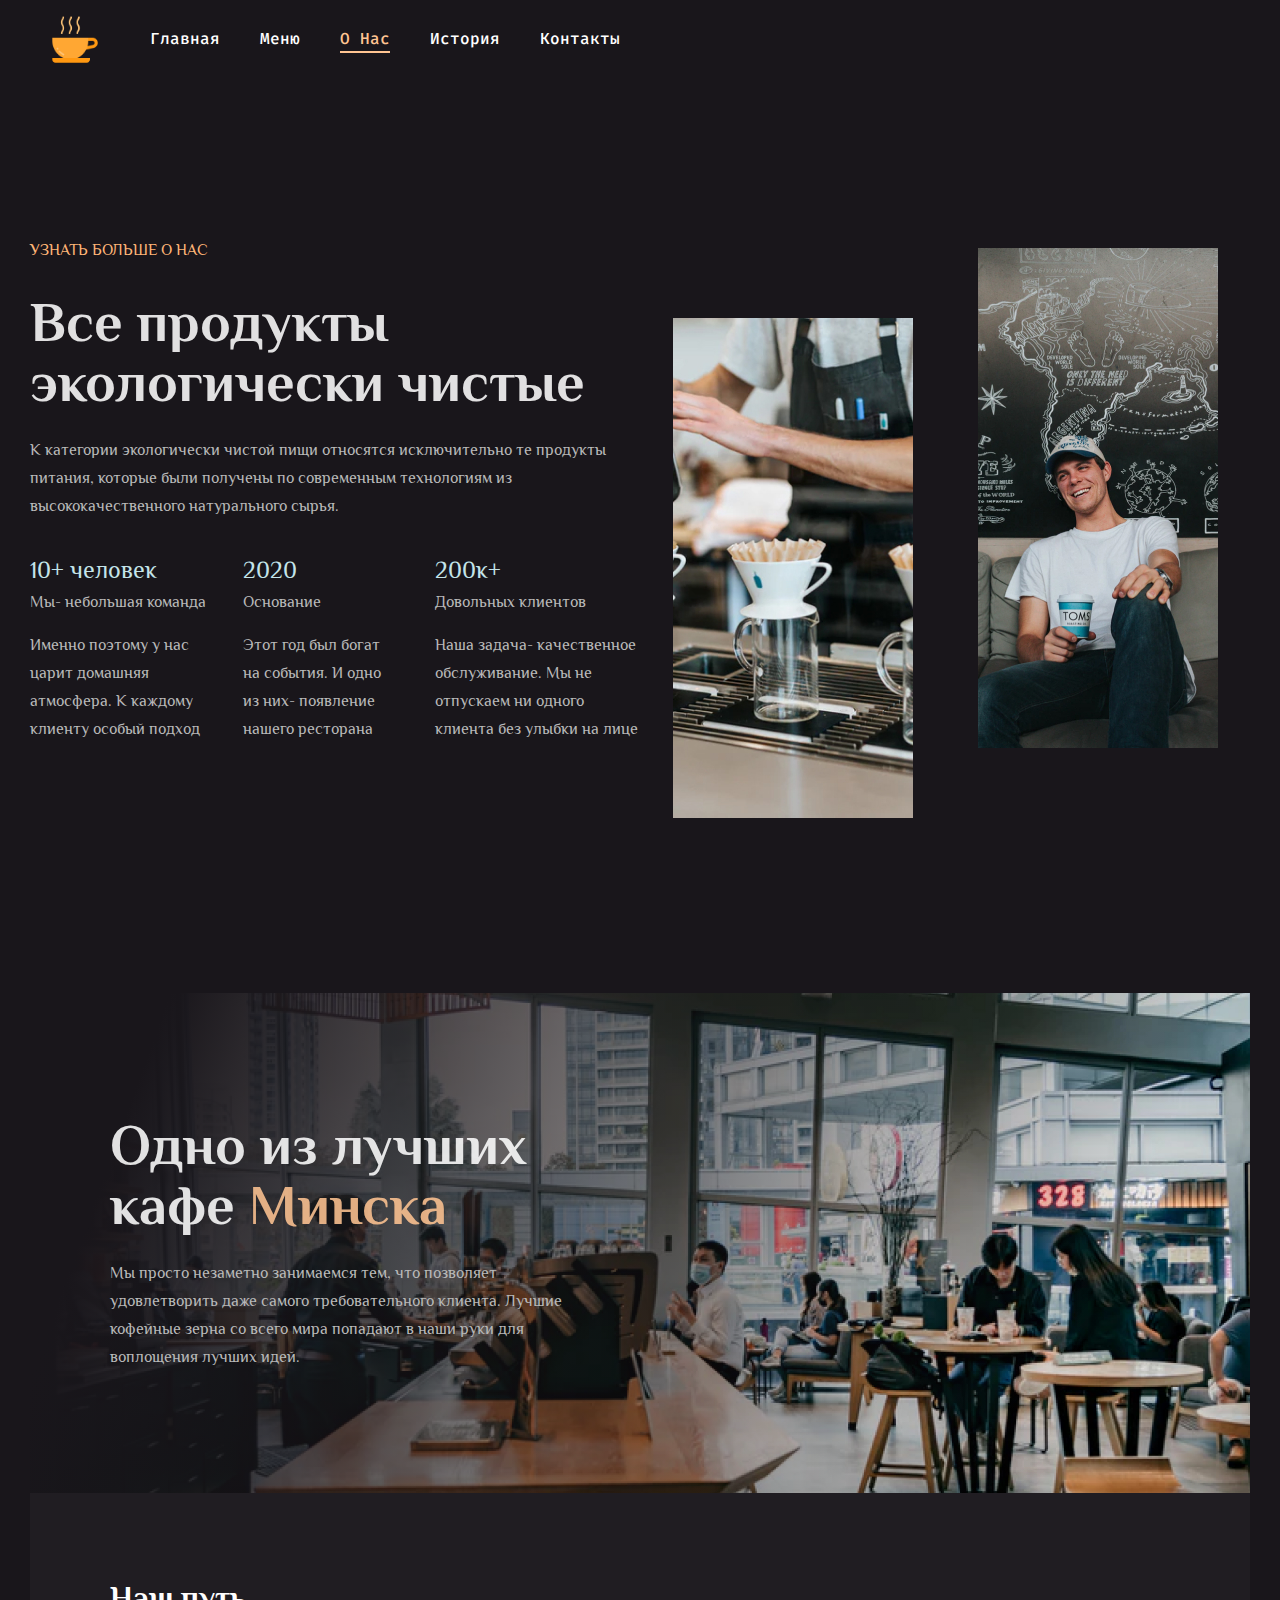
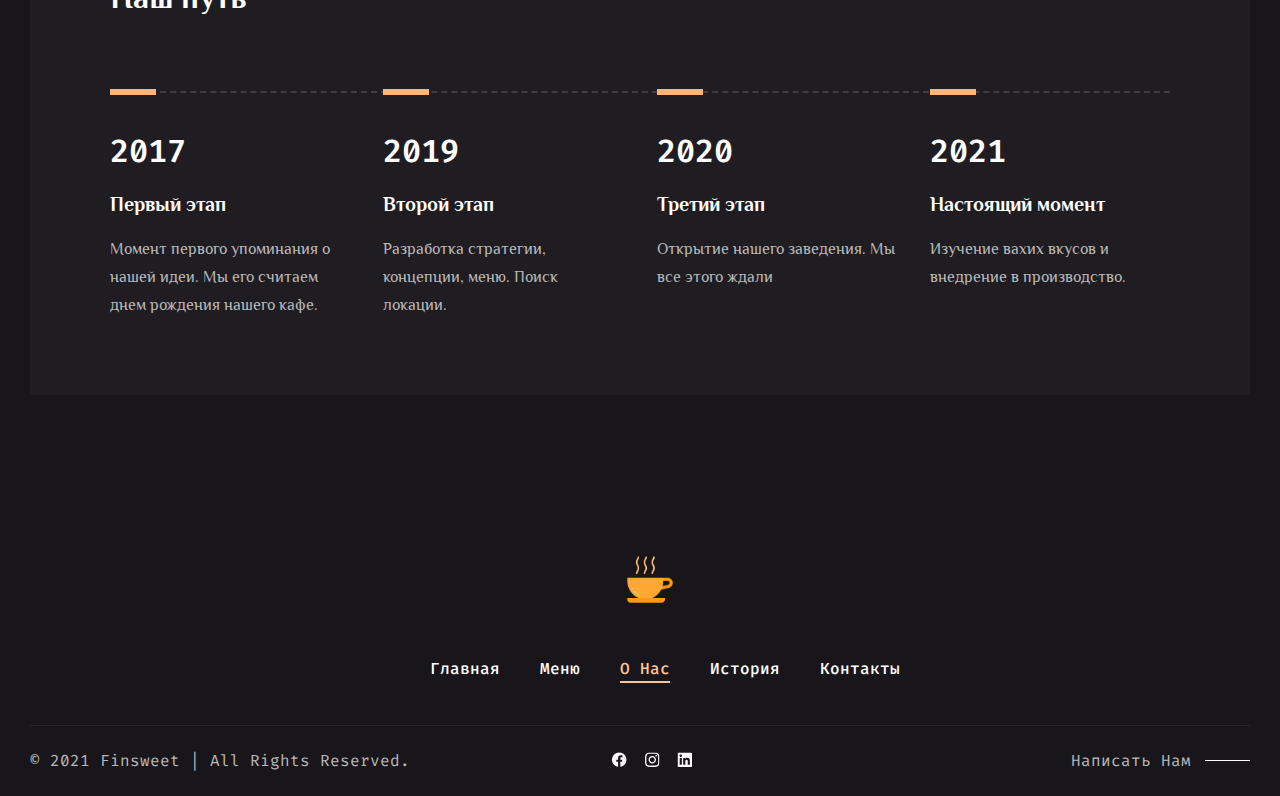
==== about/about.html @ 7442b05c "fix: about history text" ====
<!DOCTYPE html>
<html lang="ru">
<head>
    <meta charset="UTF-8">
    <meta http-equiv="X-UA-Compatible" content="IE=edge">
    <meta name="viewport" content="width=device-width, initial-scale=1.0">
    <link rel="shortcut icon" href="../images/favicon.ico" type="image/x-icon">
    <link rel="preconnect" href="https://fonts.googleapis.com">
    <link rel="preconnect" href="https://fonts.gstatic.com" crossorigin>
    <link href="https://fonts.googleapis.com/css2?family=Fira+Code:wght@300;400;500;600;700&family=Philosopher:wght@400;700&display=swap" rel="stylesheet">


    <link rel="stylesheet" href="../css/style.css">
    <link rel="stylesheet" href="../css/style_900.css">
    <title>Coffee Cafe</title>
</head>
<body>

    <div class="wrapper">
        <div class="container">

            <div class="header">
                <a href="../index.html">
                    <img class="logo" src="../images/logo.png" alt="cup of coffee">
                </a>

                <nav class="nav-list">
                    <div class="nav-list__item"><a href="../index.html" title="Главная">Главная</a></div>
                    <div class="nav-list__item"><a href="../menu/menu.html" title="Меню">Меню</a></div>
                    <div class="nav-list__item nav-list__item--active"><a href="../about/about.html" title="О нас">О нас</a></div>
                    <!-- <div class="nav-list__item"><a href="../blog/blog.html" title="Блог">Наш блог</a></div> -->
                    <div class="nav-list__item"><a href="../story/story.html" title="История">История</a></div>
                    <div class="nav-list__item"><a href="../contact/contact.html" title="Контакты">Контакты</a></div>
                </nav>
                <!-- <div class="more">Связаться с нами</div> -->
            </div>

            <div class="second-container">
                <div class="second-card">
                    <div class="second-card__left">
                        <div class="link"><a href="./about.html" title="о нас">Узнать больше о нас</a></div>
                        <div class="second-card__title"><h2>Все продукты экологически чистые</h2></div>
                        <div class="second-card__subtitle"><h4>К категории экологически чистой пищи относятся исключительно те продукты питания, которые были получены по современным технологиям из высококачественного натурального сырья.</h4></div>

                        <div class="second-card__area">
                            <div class="second-card__item">
                                <div class="second-card__line1">10+ человек</div>
                                <div class="second-card__line2">Мы- небольшая команда</div>
                                <div class="second-card__line3">Именно поэтому у нас царит домашняя атмосфера. К каждому клиенту особый подход</div>
                            </div>
                            <div class="second-card__item">
                                <div class="second-card__item">
                                    <div class="second-card__line1">2020</div>
                                    <div class="second-card__line2">Основание</div>
                                    <div class="second-card__line3">Этот год был богат на события. И одно из них- появление нашего ресторана</div>
                                </div>
                            </div>
                            <div class="second-card__item">
                                <div class="second-card__item">
                                    <div class="second-card__line1">200к+</div>
                                    <div class="second-card__line2">Довольных клиентов</div>
                                    <div class="second-card__line3">Наша задача- качественное обслуживание. Мы не отпускаем ни одного клиента без улыбки на лице </div>
                                </div>
                            </div>
                        </div>
                    </div>


                    <div class="second-card__right">
                        <div class="second-card__first-picture">
                            <div class="inner1">
                                <img src="./images/know_more_3.jpg" alt="Интерьер">
                            </div>
                        </div>
                        <div class="second-card__second-picture">
                            <div class="inner2">
                                <img src="./images/know_more_4.jpg" alt="Интерьер">
                            </div>
                        </div>
                    </div>
                </div>
            </div>

            <main class="picture-container">
                <div class="gradient-container">
                    <div class="picture-text__container">
                        <div class="picture-text__title">
                            Одно из лучших кафе <span class="bold">Минска</span>
                        </div>
                        <div class="picture-text__description">
                            <h4>Мы просто незаметно занимаемся тем, что позволяет удовлетворить даже самого требовательного клиента. Лучшие кофейные зерна со всего мира попадают в наши руки для воплощения лучших идей.</h4>
                        </div>
                    </div>
                </div>
            </main>

            <div class="our-history">
                <div class="our-history__title">Наш путь</div>

                <div class="our-history__card-area">

                    <div class="our-history__card">
                        <div class="our-history__card-line"></div>
                        <div class="our-history__card-year">2017</div>
                        <div class="our-history__card-subtitle">Первый этап</div>
                        <div class="our-history__card-description">
                            <h4>Момент первого упоминания о нашей идеи. Мы его считаем днем рождения нашего кафе.</h4>
                        </div>
                    </div>
                    <div class="our-history__card">
                        <div class="our-history__card-line"></div>
                        <div class="our-history__card-year">2019</div>
                        <div class="our-history__card-subtitle">Второй этап</div>
                        <div class="our-history__card-description">
                            <h4>Разработка стратегии, концепции, меню. Поиск локации.</h4>
                        </div>
                    </div>
                    <div class="our-history__card">
                        <div class="our-history__card-line"></div>
                        <div class="our-history__card-year">2020</div>
                        <div class="our-history__card-subtitle">Третий этап</div>
                        <div class="our-history__card-description">
                            <h4>Открытие нашего заведения. Мы все этого ждали</h4>
                        </div>
                    </div>
                    <div class="our-history__card">
                        <div class="our-history__card-line"></div>
                        <div class="our-history__card-year">2021</div>
                        <div class="our-history__card-subtitle">Настоящий момент</div>
                        <div class="our-history__card-description">
                            <h4>Изучение вахих вкусов и внедрение в производство.</h4>
                        </div>
                    </div>

                </div>


            </div>




            <footer class="footer">
                <div class="footer__ico">
                    <a href="../index.html" title="Главная">
                        <img class="logo" src="../images/logo.png" alt="cup of coffee">
                    </a>
                </div>
                <div class="footer__nav">
                    <nav class="nav-list">
                        <div class="nav-list__item"><a href="../index.html" title="Home">Главная</a></div>
                        <div class="nav-list__item"><a href="../menu/menu.html" title="Меню">Меню</a></div>
                        <div class="nav-list__item nav-list__item--active"><a href="../about/about.html" title="О нас">О нас</a></div>
                        <!-- <div class="nav-list__item"><a href="../blog/blog.html" title="Блог">Наш блог</a></div> -->
                        <div class="nav-list__item"><a href="../story/story.html" title="История">История</a></div>
                        <div class="nav-list__item"><a href="../contact/contact.html" title="Контакты">Контакты</a></div>
                    </nav>
                </div>
                <div class="footer__bottom">
                    <div class="footer__copypaste">&copy; 2021 finsweet | All rights reserved.</div>
                    <div class="footer__social-networks">
                        <div class="fb-ico">
                            <a href="https://www.facebook.com/aliaksei.skakun" href="My facebook">
                                <img src="../images/fb_ico.svg" alt="fb-ico">
                            </a>
                        </div>
                        <div class="insta-ico">
                            <a href="https://www.instagram.com/sko0ot4/" href="My instagram">
                                <img src="../images/insta_ico.svg" alt="insta-ico">
                            </a>
                        </div>
                        <div class="linkedin-ico">
                            <a href="https://www.linkedin.com/in/skaliaksei/" title="My linkedin">
                                <img src="../images/linkedin_ico.svg" alt="linkedin-ico">
                            </a>
                        </div>
                    </div>
                    <div class="footer__contact-us">
                        <a href="../contacts/contacts.html" title="Contact Us">
                            <div class="footer__contact">
                                <span>Написать нам</span>
                                <p class="discover__line"><p>
                            </div>
                        </a>
                    </div>
                </div>
            </footer>

        </div>
    </div>

</body>
    <script src="js/main.js" type="text/javascript"></script>
</html>
---- css/style.css ----
* {
	box-sizing: border-box;
	margin: 0;
	padding: 0;
    font-family: 'Philosopher', sans-serif;
}

h2 {
    font-family: 'Philosopher', sans-serif;
    font-style: normal;
    font-weight: bold;
    font-size: 56px;
    /* font-size: calc(36px + 20 * (100vw / 1280)); */
    line-height: 60px;
    color: #FFFFFF;
    opacity: 0.87;
}

h3 {
    font-family: 'Fira Code', monospace;
    font-style: normal;
    font-weight: bold;
    font-size: 20px;
    line-height: 30px;
    color: #FFFFFF;
}

h4 {
    font-family: 'Philosopher', sans-serif;
    font-style: normal;
    font-weight: normal;
    font-size: 16px;
    line-height: 28px;
    color: #B8B8B8;
}

a {
    text-decoration: none;
}

/* font-family: 'Fira Code', monospace;

font-family: 'Philosopher', sans-serif; */


.wrapper {
    width: 100%;
    margin: 0 auto;
    background: #19161B;
    padding: 0 30px;
}

.container {
    max-width: 1280px;
    margin: 0 auto;
    background: #19161B;
}

.header {
    padding: 15px 0;
}

.logo {
    width: 50px;
    margin-left: 20px;
    float: left;
}

.nav-list {
    display: flex;
    /* height: 80px; */
    flex-wrap: wrap;
}

.nav-list__item {
    margin-left: 50px;
}
.nav-list__item a {
    transition-duration: .3s;
    color: #fff;
}
.nav-list__item a:hover {
    color: #ffa32a;
}

.nav-list__item a {
    font-family: 'Fira Code';
    font-style: normal;
    text-transform: capitalize;
    font-weight: 500;
    font-size: 16px;
    line-height: 48px;
    text-decoration: none;
    color: #FFFFFF;
}

.nav-list__item--active a{
    color: #FFC492;
    border-bottom: solid 2px #FFC492;
    padding-bottom: 2px;
}
.nav-list__item--active a:hover{
    border-bottom: solid 2px #ffa32a;
}


.nav-list__item + .nav-list__item {
    margin-left: 40px;
}

.more {
    font-family: Poppins;
    font-style: normal;
    font-weight: 500;
    font-size: 16px;
    line-height: 24px;
    color: #FFC492;
}



.main-container {
    /* height: 100vh; */
    margin-bottom: 30px;
	padding-top: 96px;
}
.card {
    display: flex;
    /* flex-wrap: wrap; */
    justify-content: space-between;
    max-width: 1280px;
    height: 683px;
    /* height: 500px; */
    /* border: solid 2px blue; */
    margin: 0 auto;
}
.card__left {
    display: flex;
    flex-direction: column;
    justify-content: center;
    /* align-items: ; */
    width: 50%;
    padding-right: 70px;
    margin-right: 15px;
}
.card__title {
    margin-bottom: 16px;
}
.card__subtitle {
    margin-bottom: 32px;
}
.card__button {
    margin-bottom: 40px;
}
.but {
    margin-top: 50px;
}

.button-key {
    display: flex;
    justify-content: center;
    align-items: center;
    width: 164px;
    height: 48px;
    background-color: #ffb577;
    color: #2e2d33;
    font-family: 'Fira Code';
    font-style: normal;
    font-weight: normal;
    font-size: 16px;
    line-height: 28px;
    text-decoration: none;
    transition-duration: .3s;
}
.button-key:hover {
    background-color: #ffa32a;
    color: #fff;
}





.card__description {
}
.card__description-title {
}
.card__description-subtitle {
    margin-bottom: 16px;
}

.card__right {
    width: 50%;
    background: url('../images/header_image.jpg');
    background-repeat: no-repeat;
    background-position: center;
}

.card__right img {

    /* width: 100%; */
    /* width: 622px; */
    /* height: 683px; */
    /* border: solid 2px red; */
}


/* Second */
.second-card {
    display: flex;
    justify-content: flex-start;
    max-width: 1280px;
    /* height: 683px; */
    /* height: 500px; */
    /* border: solid 2px blue; */
    padding-top: 160px;
}
.second-card__left {
    display: flex;
    flex-direction: column;
    justify-content: flex-start;
    align-items: flex-start;
    width: 50%;
}

.second-card__title {
    margin-top: 30px;
}
.link a:hover {
    color: #fff;
}
.link a {
    font-family: 'Philosopher', sans-serif;
    font-style: normal;
    font-weight: normal;
    font-size: 16px;
    line-height: 24px;
    color: #FFB577;
    cursor: pointer;
    text-decoration: none;
    text-transform: uppercase;
}

.second-card__area {
    display: flex;
    height: 250px;
    justify-content: space-between;
}
.second-card__item {
    height: 75px;
    font-size: 16px;
    line-height: 28px;
    color: #B8B8B8;

}
.second-card__item + .second-card__item {
    margin-left: 36px;
}
.second-card__line1 {
    font-size: 24px;
    line-height: 36px;
    color: #C4E4EA;
}
.second-card__line2 {
    margin-bottom: 15px;
}
.second-card__line3 {
}



.second-card__right {
    display: flex;
    flex-wrap: wrap;
    justify-content: space-around;
    width: 50%;
    height: 595px;
    /* margin-left: 50px; */
}

.second-card__right .inner1 {
    margin-top: 80px;
}

.second-card__right .inner2 {
    margin-top: 10px;
    margin-bottom: 80px;
}



/* MENU */
.discover {
    margin-top: 96px;
    display: flex;
    flex-wrap: wrap;
    justify-content: space-between;
    margin-bottom: 144px;

}
.discover__left {
    width: 50%;
    padding-right: 80px;
    display: flex;
    flex-direction: column;
    justify-content: space-around;

}
.discover__subtitle span{
    font-style: normal;
    font-weight: normal;
    font-size: 16px;
    line-height: 24px;
    text-transform: uppercase;
    color: #FFB577;
}
.discover__line {
    display: inline-block;
    width: 45px;
    height: 6px;
    border-top: solid 1px #fff;
    margin-left: 10px;
}
.discover__title {
    padding-top: 24px;
}
.discover__right {
    width: 500px;
    display: flex;
    align-items: flex-end;
}

.menu {
    margin-bottom: 32px;
}
.menu__list {
    display: flex;
    text-decoration: none;
    list-style-type: none;
}
.menu__list-item {
    font-style: normal;
    font-weight: bold;
    font-size: 20px;
    line-height: 30px;
    color: #FFFFFF;
    opacity: 0.6;
}
.menu__list-item--active {
    opacity: 1;
}
.menu__list-item + .menu__list-item {
    margin-left: 32px;
}
.menu__list-item:hover {
    text-decoration: underline;
    color: #fff;
    opacity: 1;
    cursor: pointer;
}


.menu__card-area {
    display: flex;
    flex-wrap: wrap;
    justify-content: space-around;
    align-items: center;
    margin-left: -10px;
    margin-right: -10px;
}
.menu-card {
    /* width: 405px; */
    /* width: 33.33%; */
    background-color: #1F1D21;
    margin-bottom: 32px;
    margin-left: 10px;
    margin-right: 10px;

}
.menu-card__picture {
    height: 270px;
    /* background: url('../menu/images/cappucino.png'); */
}
.menu-card__item {
    width: 405px;
    /* width: 33%; */
}
.menu-card__description {
    display: flex;
    justify-content: space-between;
    align-items: center;
    height: 80px;
    font-style: normal;
    font-size: 20px;
    color: #FFFFFF;
    opacity: 0.87;
}
.menu-card__title {
    font-weight: bold;
    line-height: 30px;
    margin-left: 32px;
}
.menu-card__cost {
    font-weight: 500;
    line-height: 32px;
    margin-right: 32px;
}


/* FOOTER */
.footer {
    display: flex;
    flex-direction: column;
    justify-content: space-between;
    align-items: center;
    padding-top: 160px;
}
.footer__ico {
    margin-bottom: 40px;
}
.footer__nav {
}
.footer__bottom {
    height: 71px;
    width: 100%;
    display: flex;
    justify-content: space-between;
    align-items: center;
    border-top: solid 1px rgba(255, 255, 255, 0.07);
    margin-top: 32px;
}
.footer__copypaste {
    font-family: 'Fira Code';
    font-style: normal;
    font-weight: normal;
    font-size: 16px;
    line-height: 24px;
    text-transform: capitalize;
    color: #B8B8B8;
}
.footer__social-networks {
    display: flex;
    justify-content: space-between;
    align-items: center;
    width: 80px;
}

.footer__contact-us {
    margin-left: 177px;
}

.footer__contact span {
    font-family: 'Fira Code';
    font-style: normal;
    font-weight: normal;
    font-size: 16px;
    line-height: 24px;
    text-transform: capitalize;
    color: #B8B8B8;
}


/* ABOUT__PAGE */
.picture-container {
    margin-top: 160px;
    background: url('../about/images/bg.jpg');
    background-position: center;
    background-size: cover;
}
.gradient-container {
    background-position: center;
    height: 500px;
    background-size: cover;
    /* background: linear-gradient(to left, rgba(0, 0, 0, 0.1), #19161b); */
    background: linear-gradient(-70deg, rgba(0, 0, 0, 0) 15%, rgba(25, 22, 27, 9.2) 90%);
}
.picture-text__container {
    padding-left: 80px;
    height: 100%;
    width: 550px;
    display: flex;
    flex-direction: column;
    justify-content: center;
}
.picture-text__title {
    font-family: 'Philosopher', sans-serif;
    font-style: normal;
    font-weight: bold;
    font-size: 56px;
    line-height: 60px;
    color: #FFFFFF;
    opacity: 0.87;
    margin-bottom: 24px;
}
.picture-text__title .bold{
    color: #FFC492;
}
.picture-text__description {
}


.our-history {
    background-color: rgba(255, 255, 255, 0.03);
    padding: 80px;
}
.our-history__title {
    font-style: normal;
    font-weight: bold;
    font-size: 32px;
    line-height: 48px;
    color: #fff;
    margin-bottom: 70px;
}
.our-history__card-area {
    border-top: 2px dashed rgba(255, 255, 255, 0.15);
    display: flex;
    justify-content: space-between;
}
.our-history__card {
    height: 222px;
    max-width: 240px;
}
.our-history__card + .our-history__card {
    margin-left: 10px;
}
.our-history__card-line {
    border-top: 6px solid #FFB577;
    width: 46px;
    height: 6px;
    background-color: #fff;
    margin-bottom: 34px;
    margin-top: -4px;
}
.our-history__card-year {
    font-family: 'Fira Code', monospace;
    font-style: normal;
    font-weight: 600;
    font-size: 32px;
    line-height: 44px;
    color: #fff;
    margin-bottom: 16px;
}
.our-history__card-subtitle {
    font-style: normal;
    font-weight: bold;
    font-size: 20px;
    line-height: 30px;
    color: #fff;
    margin-bottom: 16px;
}
.our-history__card-description {
    /* font-family: 'Fira Code', monospace;
    font-style: normal;
    font-weight: normal;
    font-size: 16px;
    line-height: 24px;
    color: #B8B8B8; */
    /* font-family: 'Philosopher', sans-serif; */
}

/* STORY */
.main-story {
    display: flex;
    justify-content: space-between;
    flex-wrap: wrap;
    padding-top: 96px;
}
.main-story__left {
    width: 545px;
    margin-right: 15px;
}
.second-card__title {
    margin-bottom: 24px;
}
.second-card__subtitle {
    margin-bottom: 32px;
}
.story-card__left {
    display: flex;
    justify-content: space-between;
}

.story-card__first-picture {
    margin-top: 72px;
}

.story-card__right {
    max-width: 50%;
}
.main-story__min-title {
}
.picture-text__title {
}
.picture-text__title__story {
    font-size: 32px;
    line-height: 48px;
}
.bold {
}
.main-story__paragraph {
    font-style: normal;
    font-weight: normal;
    font-size: 16px;
    line-height: 28px;
    color: #B8B8B8;
    margin-bottom: 16px;
}

/* CONTACTS */

#inputArea {
    display: flex;
    justify-content: space-between;
    flex-wrap: wrap;

}

/* div#inputWrapp > div {
	flex-grow: 1;
	flex-shrink: 1;
} */
#name {
	margin-right: 15px;
    margin-bottom: 15px;
}
#mail {
    margin-bottom: 15px;
}

input[type=text] {
	width: 297px;
	height: 56px;
	padding-left: 32px;
	border: solid 1px rgba(255, 255, 255, 0.04);
    font-family: 'Fira Code', monospace;
	font-size: 16px;
    line-height: 24px;
    font-style: normal;
    font-weight: normal;
    font-size: 16px;
    line-height: 28px;
    color: #FFF;
    background-color: #19161B;
}


textarea {
	width: 100%;
	height: 147px;
	margin-bottom: 32px;
    padding-left: 32px;
    padding-top: 12px;
	border: solid 1px rgba(255, 255, 255, 0.04);
    font-family: 'Fira Code', monospace;
	font-size: 16px;
    line-height: 28px;
    color: #FFF;
    background-color: #19161B;
}

input[type=submit] {
    width: 213px;
    height: 64px;
    border: none;
	/* text-decoration: none; */
	color: #fff;
	background-color: #27252D;
	text-transform: capitalize;
    font-family: 'Fira Code', monospace;
	font-size: 16px;
    line-height: 28px;
	font-weight: 500;
	transition-duration: 0.3s;
	cursor: pointer;
    box-shadow:0 0 15px 4px rgba(0,0,0,0.06);
}


input[type=submit]:hover {
	background-color: #ffb577;
	color:#000;
}

.map {
    margin-top: 200px;
    width: 100%;
    position: relative;
    display: flex;
    justify-content: space-between;
}
.map__description {
    height: 532px;
    width: 440px;
    display: flex;
    flex-direction: column;
    justify-content: start;
    background-color: #1f1d21;
    padding: 80px 10px 0 64px;
}
.map__description-title {
    font-style: normal;
    font-weight: bold;
    font-size: 20px;
    line-height: 30px;
    color: #FFFFFF;
    margin-bottom: 6px;
}
.map__description-text {
    font-family: 'Fira Code', monospace;
    font-style: normal;
    font-weight: normal;
    font-size: 16px;
    line-height: 28px;
    color: #B8B8B8;
    margin-bottom: 32px;
}
.map__container {
    position: relative;
    height: 532px;
    width: 836px;
}
.map__inner {
    position: absolute;
    width: 100%;
    height: 100%;
    background: url('../images/map.png') center center;
    background-repeat: no-repeat;
    /* background-size: cover; */
    transition-duration: 0.7s;
    background-position-x: -500px;
}
---- css/style_900.css ----
@media all and (max-width: 900px) {
    h2 {
        font-size: 36px;
        /* font-size: calc(36px + (20 + 20 * 0.7) * ((100vw - 320px) / 1280)); */
        line-height: 45px;
    }

    h3 {
        font-size: 13px;
        line-height: 20px;
    }

    h4 {
        font-size: 12px;
        line-height: 18px;
    }

    .nav-list {
        justify-content: center;
    }

    .main-container {
        padding-top: 35px;
    }
    .card {
        display: flex;
        justify-content: space-between;
        max-width: 1280px;
        height: 500px;
        margin: 0 auto;
    }
    .card__left {
        width: 50%;
    }

    .card__right {

        background-position-x: -190px;
        background-position-y: -20px;
    }

    .button-key {
        width: 100px;
        height: 38px;
        font-size: 12px;
        line-height: 18px;
    }

    .second-container {

    }
    .second-card {
        padding-top: 45px;
    }
    .second-card__left {
    }
    .link {
    }
    .second-card__title {
    }
    .second-card__subtitle {
    }
    .second-card__area {
        height: 260px;
    }
    .second-card__item {
        font-size: 14px;
        line-height: 18px;
    }
    .second-card__line1 {
    }
    .second-card__line2 {
    }
    .second-card__line3 {
    }
    .second-card__button {
    }
    .button-key {
    }
    .second-card__right {
        justify-content: center;
        align-items: center;
    }

    .second-card__first-picture {
    }
    .inner1 {
    }
    .second-card__second-picture {
    }
    .inner2 {
        display: none;
    }



    .map {
        margin-top: 100px;
    }
    .map__description {
        padding: 70px 10px 0 17px;
    }
    .map__description-title {
        font-size: 16px;
        line-height: 24px;
    }
    .map__description-text {
        font-size: 12px;
        line-height: 18px;
    }
    .map__container {
    }
    .map__inner {
    }

    .footer {
        padding-top: 30px;
    }
    .footer__copypaste {
        font-size: 10px;
        line-height: 16px;
    }
    .footer__social-networks {
    }

    .footer__contact-us {
        margin-left: 20px;
    }

    .footer__contact span {
        font-size: 14px;
        line-height: 16px;
    }





}
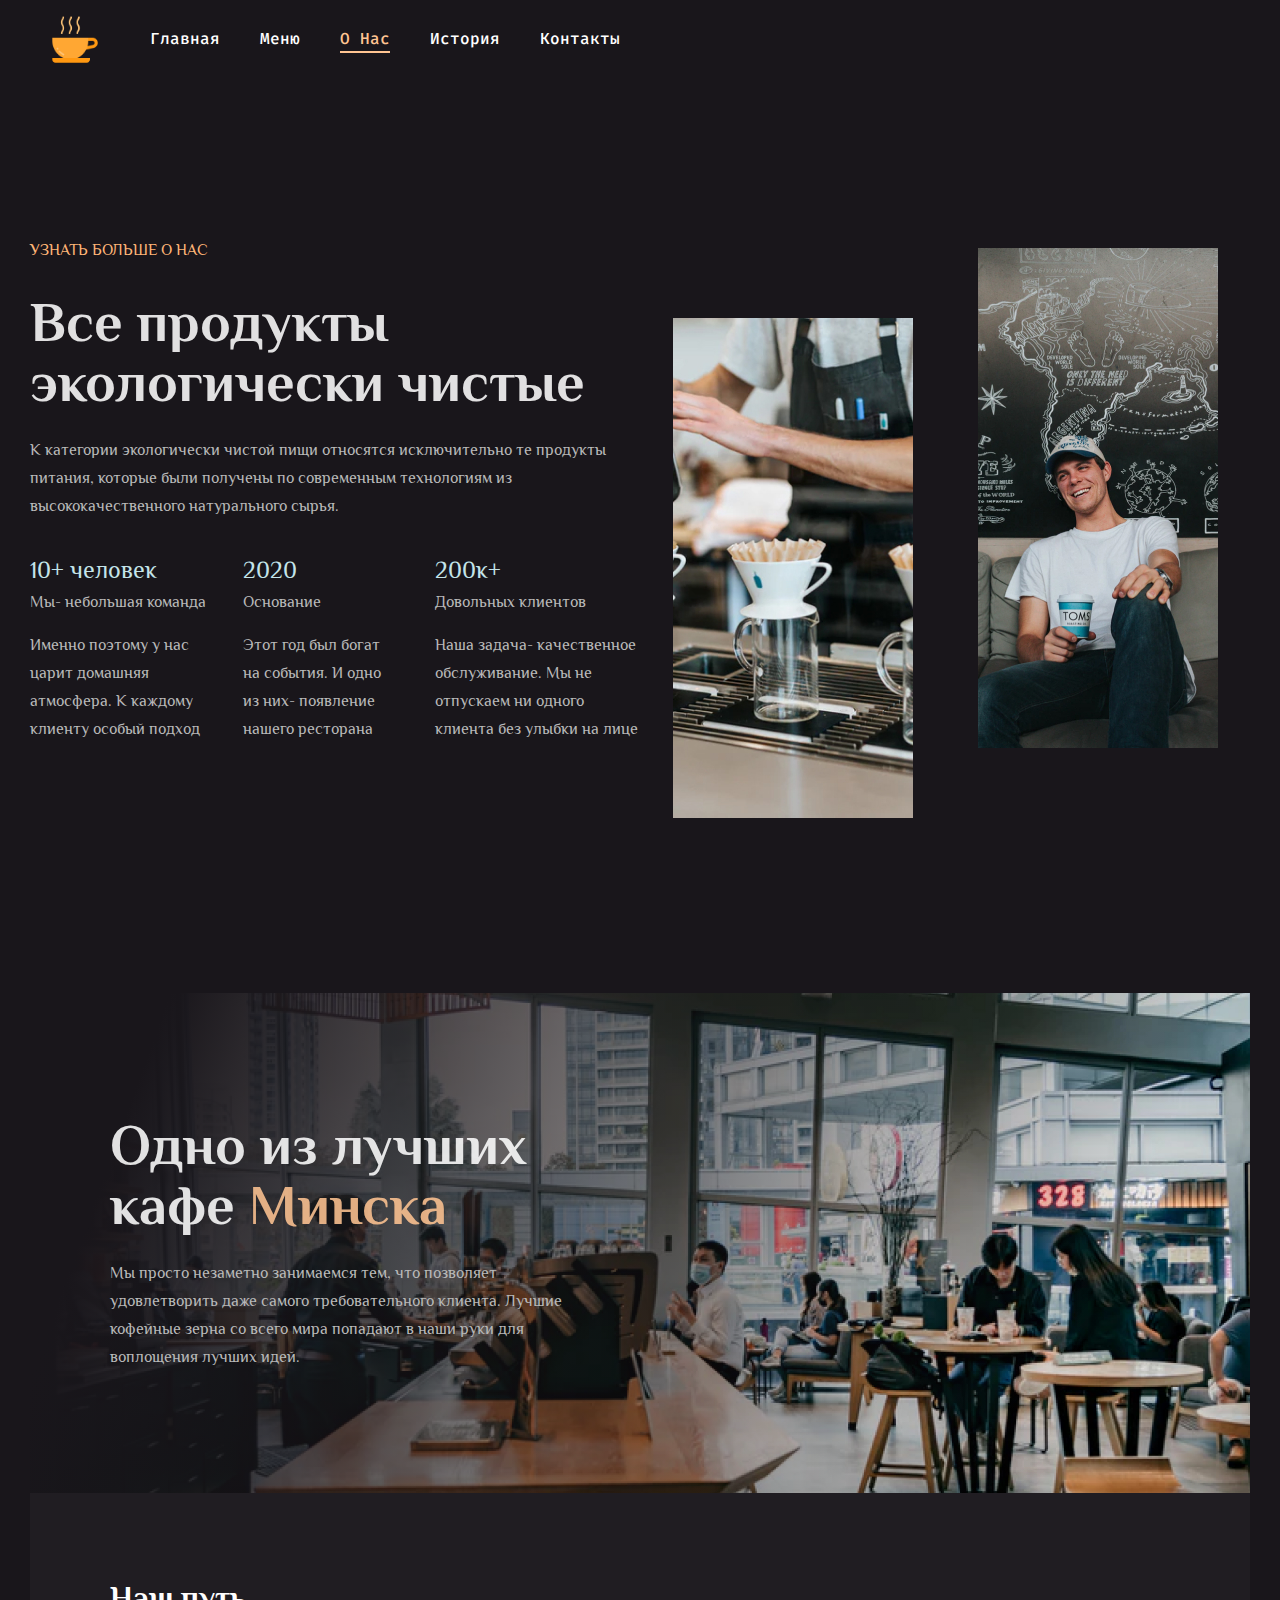
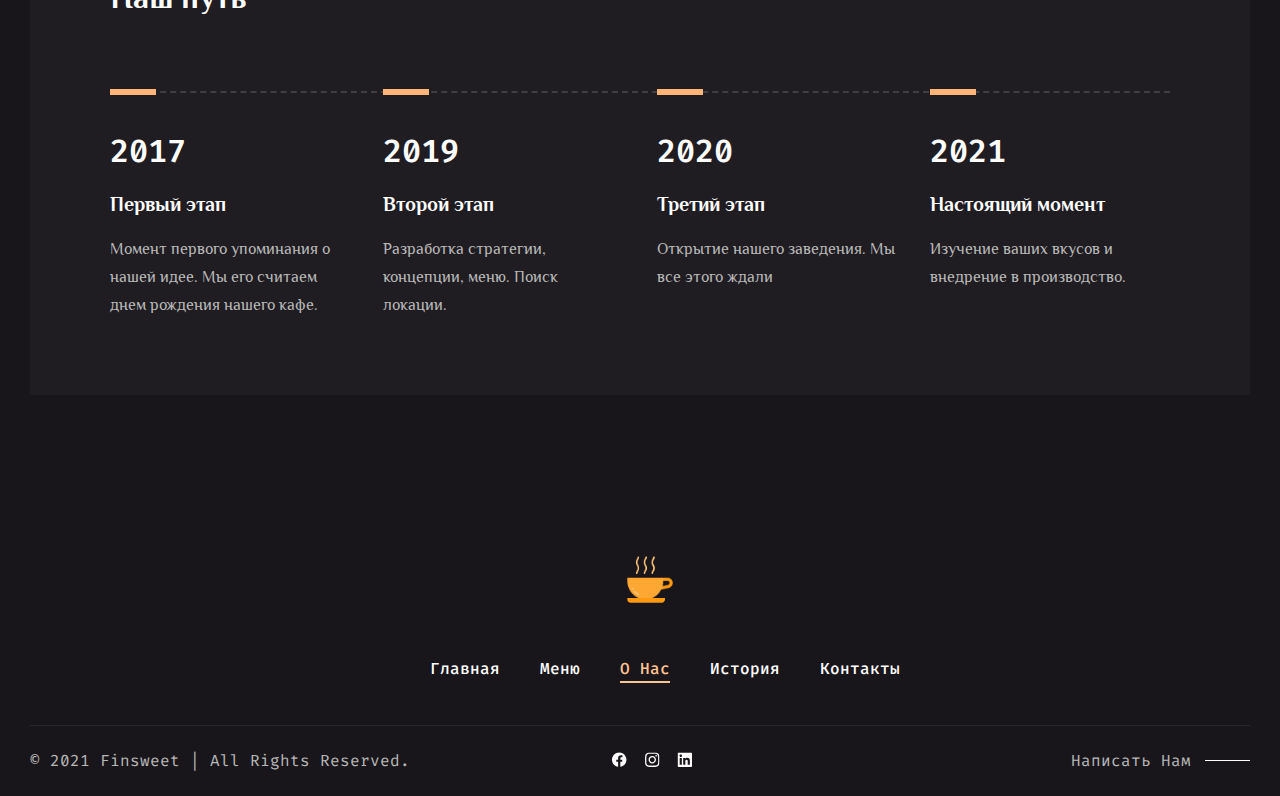
==== commit cdeda14d: "feat: create adaptive for Menu- page" ====
--- a/about/about.html
+++ b/about/about.html
@@ -8,15 +8,47 @@
     <link rel="preconnect" href="https://fonts.googleapis.com">
     <link rel="preconnect" href="https://fonts.gstatic.com" crossorigin>
     <link href="https://fonts.googleapis.com/css2?family=Fira+Code:wght@300;400;500;600;700&family=Philosopher:wght@400;700&display=swap" rel="stylesheet">
-
-
-    <link rel="stylesheet" href="../css/style.css">
-    <link rel="stylesheet" href="../css/style_900.css">
+    <link rel="stylesheet" href="../css/style.css" type="text/css">
+    <link rel="stylesheet" href="../css/style_1100.css" type="text/css">
+    <link rel="stylesheet" href="../css/style_900.css" type="text/css">
+    <link rel="stylesheet" href="../css/style_768.css" type="text/css">
+    <link rel="stylesheet" href="../css/style_600.css" type="text/css">
+    <link rel="stylesheet" href="../css/style_450.css" type="text/css">
+
     <title>Coffee Cafe</title>
 </head>
 <body>
 
     <div class="wrapper">
+
+        <!-- burger button -->
+        <div class="burger-menu" id="burger">
+            <div class="burger-menu__container">
+                <div class="burger-menu__item"></div>
+                <div class="burger-menu__item"></div>
+                <div class="burger-menu__item"></div>
+            </div>
+        </div>
+
+        <!-- Mobile menu -->
+        <div class="mobile-menu">
+            <div class="mobile-menu__item">
+                <a href="../index.html" title="Главная">Главная</a>
+            </div>
+            <div class="mobile-menu__item">
+                <a href="./menu.html" title="Меню">Меню</a>
+            </div>
+            <div class="mobile-menu__item mobile-menu__item--active">
+                <a href="../about/about.html" title="О нас">О нас</a>
+            </div>
+            <div class="mobile-menu__item">
+                <a href="../story/story.html" title="История">История</a>
+            </div>
+            <div class="mobile-menu__item">
+                <a href="../contact/contact.html" title="Контакты">Контакты</a>
+            </div>
+        </div>
+
         <div class="container">
 
             <div class="header">
@@ -104,7 +136,7 @@
                         <div class="our-history__card-year">2017</div>
                         <div class="our-history__card-subtitle">Первый этап</div>
                         <div class="our-history__card-description">
-                            <h4>Момент первого упоминания о нашей идеи. Мы его считаем днем рождения нашего кафе.</h4>
+                            <h4>Момент первого упоминания о нашей идее. Мы его считаем днем рождения нашего кафе.</h4>
                         </div>
                     </div>
                     <div class="our-history__card">
@@ -128,7 +160,7 @@
                         <div class="our-history__card-year">2021</div>
                         <div class="our-history__card-subtitle">Настоящий момент</div>
                         <div class="our-history__card-description">
-                            <h4>Изучение вахих вкусов и внедрение в производство.</h4>
+                            <h4>Изучение ваших вкусов и внедрение в производство.</h4>
                         </div>
                     </div>
 
@@ -190,5 +222,5 @@
     </div>
 
 </body>
-    <script src="js/main.js" type="text/javascript"></script>
+    <script src="../js/main.js" type="text/javascript"></script>
 </html>
--- a/css/style.css
+++ b/css/style.css
@@ -1,3 +1,17 @@
+/* .nav__content {
+    position: absolute;
+    display: block;
+    background-color: #fff;
+    width: 100%;
+    transform: translateY(-200%);
+}
+
+.nav__content--active {
+    transform: translateY(0);
+} */
+
+
+
 * {
 	box-sizing: border-box;
 	margin: 0;
@@ -42,7 +56,64 @@
 
 font-family: 'Philosopher', sans-serif; */
 
-
+/* BURGER */
+.burger-menu {
+    display: none;
+    position: absolute;
+    right: 47px;
+    top: 28px;
+    cursor: pointer;
+}
+.burger-menu__container {
+    height: 30px;
+    width: 45px;
+    /* background-color: #ccc; */
+}
+.burger-menu__item {
+    width: 100%;
+    height: 3px;
+    background-color: #fff;
+}
+.burger-menu__item + .burger-menu__item {
+    margin-top: 9px;
+}
+
+/* Mobile menu */
+.mobile-menu {
+    z-index: 100;
+    position: absolute;
+    display: flex;
+    flex-direction: column;
+    justify-content: center;
+    align-items: center;
+    width: 100%;
+    height: calc(100vh - 100px);
+    top: calc(-100vh);
+    right: 0;
+    transition-duration: .3s;
+    background-color: rgba(255, 255, 255, 0.97);
+}
+.mobile-menu--active {
+    top: 100px;
+}
+.mobile-menu__item {
+    text-decoration: none;
+    text-transform: none;
+}
+
+
+.mobile-menu__item a {
+    font-family: 'Fira Code', monospace;
+    font-style: normal;
+    font-weight: bold;
+    font-size: 25px;
+    line-height: 50px;
+    color: #000;
+}
+.mobile-menu__item--active a{
+    color: #ffa32a;
+}
+/* main in MAIN-PAGE */
 .wrapper {
     width: 100%;
     margin: 0 auto;
@@ -69,7 +140,7 @@
 .nav-list {
     display: flex;
     /* height: 80px; */
-    flex-wrap: wrap;
+    /* flex-wrap: wrap; */
 }
 
 .nav-list__item {
@@ -116,6 +187,7 @@
     line-height: 24px;
     color: #FFC492;
 }
+
 
 
 
@@ -289,7 +361,7 @@
 
 
 
-/* MENU */
+/* MENU_PAGE */
 .discover {
     margin-top: 96px;
     display: flex;
@@ -369,8 +441,6 @@
     margin-right: -10px;
 }
 .menu-card {
-    /* width: 405px; */
-    /* width: 33.33%; */
     background-color: #1F1D21;
     margin-bottom: 32px;
     margin-left: 10px;
--- a/css/style_1100.css
+++ b/css/style_1100.css
@@ -0,0 +1,37 @@
+@media all and (max-width: 1100px) {
+
+    .burger-menu {
+        display: none;
+    }
+
+    .second-card__area {
+        height: 350px;
+    }
+    .second-card__right {
+        justify-content: center;
+        align-items: center;
+    }
+    .inner2 {
+        display: none;
+    }
+
+    /* MENU_PAGE */
+    .discover {
+        margin-top: 45px;
+        margin-bottom: 50px;
+    }
+    .discover__left {
+        width: 100%;
+        margin-bottom: 15px;
+    }
+    .discover__subtitle {
+    }
+    .discover__line {
+    }
+    .discover__title {
+    }
+    .discover__right {
+    }
+
+
+}--- a/css/style_900.css
+++ b/css/style_900.css
@@ -13,6 +13,10 @@
     h4 {
         font-size: 12px;
         line-height: 18px;
+    }
+
+    .burger-menu {
+        display: none;
     }
 
     .nav-list {
@@ -93,6 +97,12 @@
     }
 
 
+    /* MENU_PAGE */
+    .menu__list-item {
+        font-size: 15px;
+        line-height: 20px;
+    }
+
 
     .map {
         margin-top: 100px;
--- a/css/style_768.css
+++ b/css/style_768.css
@@ -0,0 +1,134 @@
+@media all and (max-width: 768px) {
+
+
+    /* BURGER */
+    .burger-menu {
+        display: block;
+    }
+
+    .header {
+    }
+    .logo {
+    }
+    .nav-list {
+        display: none;
+    }
+    .nav-list__item {
+    }
+    .nav-list__item--active {
+    }
+    /* MAIN */
+    .main-container {
+        padding-top: 70px;
+    }
+    .card {
+        flex-direction: column;
+        height: 900px;
+    }
+    .card__left {
+        width: 100%;
+        align-items: center;
+        margin: 0;
+        padding: 0 0;
+    }
+    .card__title {
+        text-align: center;
+    }
+    .card__subtitle {
+        text-align: center;
+    }
+    .card__button {
+    }
+    .button-key {
+    }
+    .card__description {
+        display: flex;
+        justify-content: space-between;
+        align-items: center;
+        flex-direction: column;
+        flex-wrap: wrap;
+    }
+    .card__description--inner {
+        display: flex;
+        flex-direction: column;
+        align-items: center;
+        padding-right: 15px;
+    }
+    .card__description-title {
+    }
+    .card__description-subtitle {
+    }
+    .card__right {
+        width: 100%;
+        height: 900px;
+        background-position: center 1px;
+    }
+    /* SECOND */
+    .second-container {
+    }
+    .second-card {
+        flex-direction: column;
+    }
+    .second-card__left {
+        width: 100%;
+    }
+    .link {
+    }
+    .second-card__title {
+    }
+    .second-card__subtitle {
+    }
+    .second-card__area {
+        height: 140px;
+    }
+    .second-card__item {
+    }
+    .second-card__line1 {
+    }
+    .second-card__line2 {
+    }
+    .second-card__line3 {
+    }
+    .but {
+    }
+    .second-card__button {
+    }
+    .button-key {
+    }
+    .second-card__right {
+        flex-wrap: nowrap;
+        width: 100%;
+        height: 867px;
+        justify-content: space-between;
+    }
+    .second-card__first-picture {
+    }
+    .inner1 {
+    }
+    .second-card__second-picture {
+    }
+    .inner2 {
+        display: block;
+    }
+
+    .map {
+        margin-top: 10px;
+    }
+
+
+    /* MENU-PAGE */
+    .menu {
+
+    }
+    .menu__list {
+        display: flex;
+        justify-content: space-between;
+    }
+    .menu__list-item {
+        font-size: 15px;
+        line-height: 20px;
+    }
+    .menu__list-item--active {
+    }
+
+}--- a/css/style_600.css
+++ b/css/style_600.css
@@ -0,0 +1,129 @@
+@media all and (max-width: 600px) {
+    .header {
+    }
+    .logo {
+    }
+    .nav-list {
+    }
+    .nav-list__item {
+    }
+    .nav-list__item--active {
+    }
+    /* MAIN */
+    .main-container {
+    }
+    .card {
+    }
+    .card__left {
+    }
+    .card__title {
+    }
+    .card__subtitle {
+    }
+    .card__button {
+    }
+    .button-key {
+    }
+    .card__description {
+    }
+    .card__description--inner {
+    }
+    .card__description-title {
+    }
+    .card__description-subtitle {
+    }
+    .card__right {
+    }
+    /* SECOND */
+    .second-container {
+    }
+    .second-card {
+    }
+    .second-card__left {
+    }
+    .link {
+    }
+    .second-card__title {
+    }
+    .second-card__subtitle {
+    }
+    .second-card__area {
+        height: 250px;
+    }
+    .second-card__item {
+    }
+    .second-card__line1 {
+    }
+    .second-card__line2 {
+    }
+    .second-card__line3 {
+    }
+    .but {
+        display: none;
+    }
+    .second-card__button {
+    }
+    .button-key {
+    }
+    .second-card__right {
+        display: none;
+    }
+    .second-card__first-picture {
+    }
+    .inner1 {
+    }
+    .second-card__second-picture {
+    }
+    .inner2 {
+        display: none;
+    }
+
+
+    /* MENU_PAGE */
+    /* MENU-PAGE */
+    .menu {
+
+    }
+    .menu__list {
+    }
+    .menu__list-item {
+        font-size: 12px;
+        line-height: 16px;
+    }
+    .menu__list-item + .menu__list-item {
+        margin-left: 0;
+    }
+    .menu__list-item--active {
+    }
+
+    /* MAP */
+    .map {
+        flex-direction: column;
+        width: 100%;
+        justify-content: center;
+        align-items: center;
+    }
+    .map__description {
+        width: 100%;
+        height: 370px;
+        padding: 25px;
+    }
+    .map__description-title {
+        margin: 25px auto 0 auto;
+    }
+    .map__description-text {
+        margin: 0 auto;
+    }
+    .map__container {
+        width: 100%;
+    }
+    .map__inner {
+    }
+
+
+
+    /* FOOTER */
+    .discover__line {
+        display: none;
+    }
+}--- a/css/style_450.css
+++ b/css/style_450.css
@@ -0,0 +1,35 @@
+@media all and (max-width: 450px) {
+
+    .second-card__area {
+        justify-content: flex-start;
+        height: 350px;
+        flex-direction: column;
+        margin-bottom: 20px;
+    }
+    .second-card__item + .second-card__item {
+        margin: 45px 0 0 0;
+    }
+
+    /* MENU_PAGE */
+    .menu__card-area {
+    }
+    .menu-card {
+    }
+    .menu-card__picture {
+        height: 200px;
+    }
+    .menu-card__item {
+        width: 300px;
+    }
+    .menu-card__description {
+        height: 60px;
+    }
+    .menu-card__title {
+        font-size: 15px;
+        line-height: 22px;
+    }
+    .menu-card__cost {
+        font-size: 15px;
+        line-height: 22px;
+    }
+}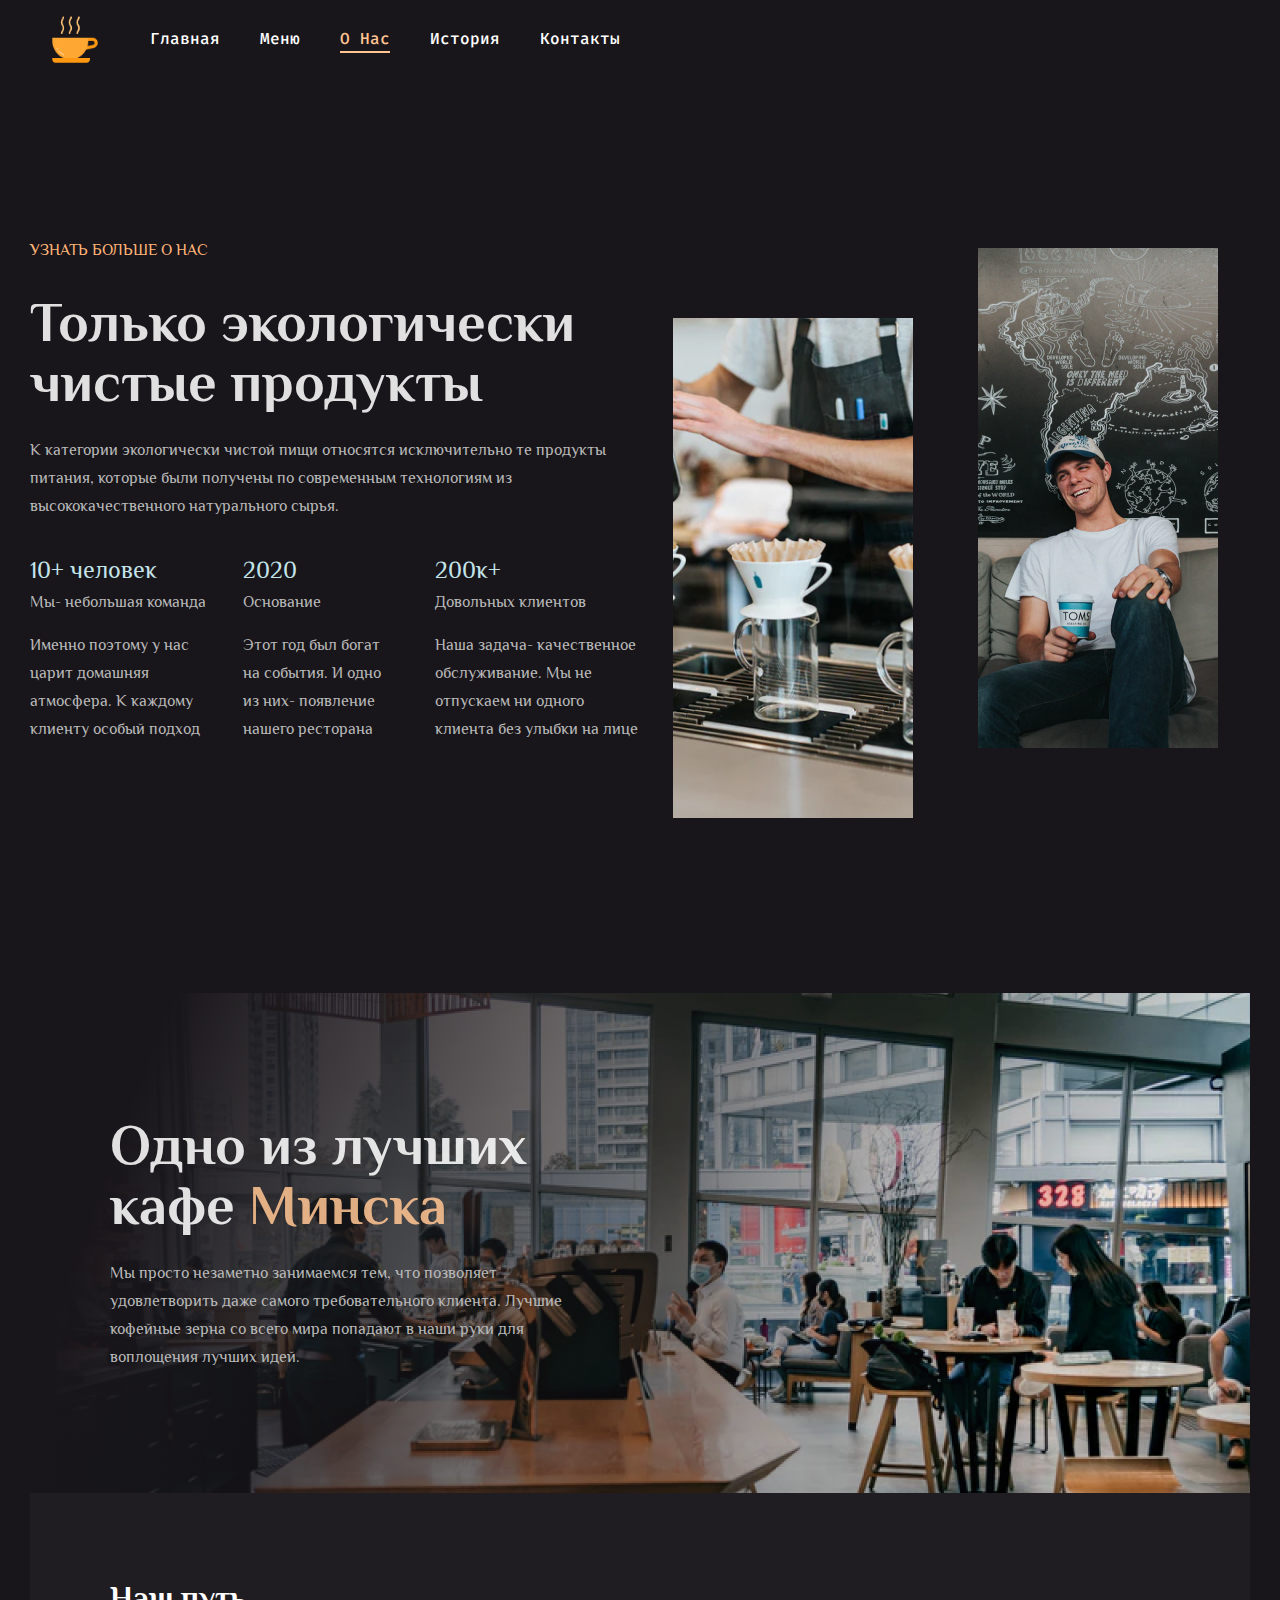
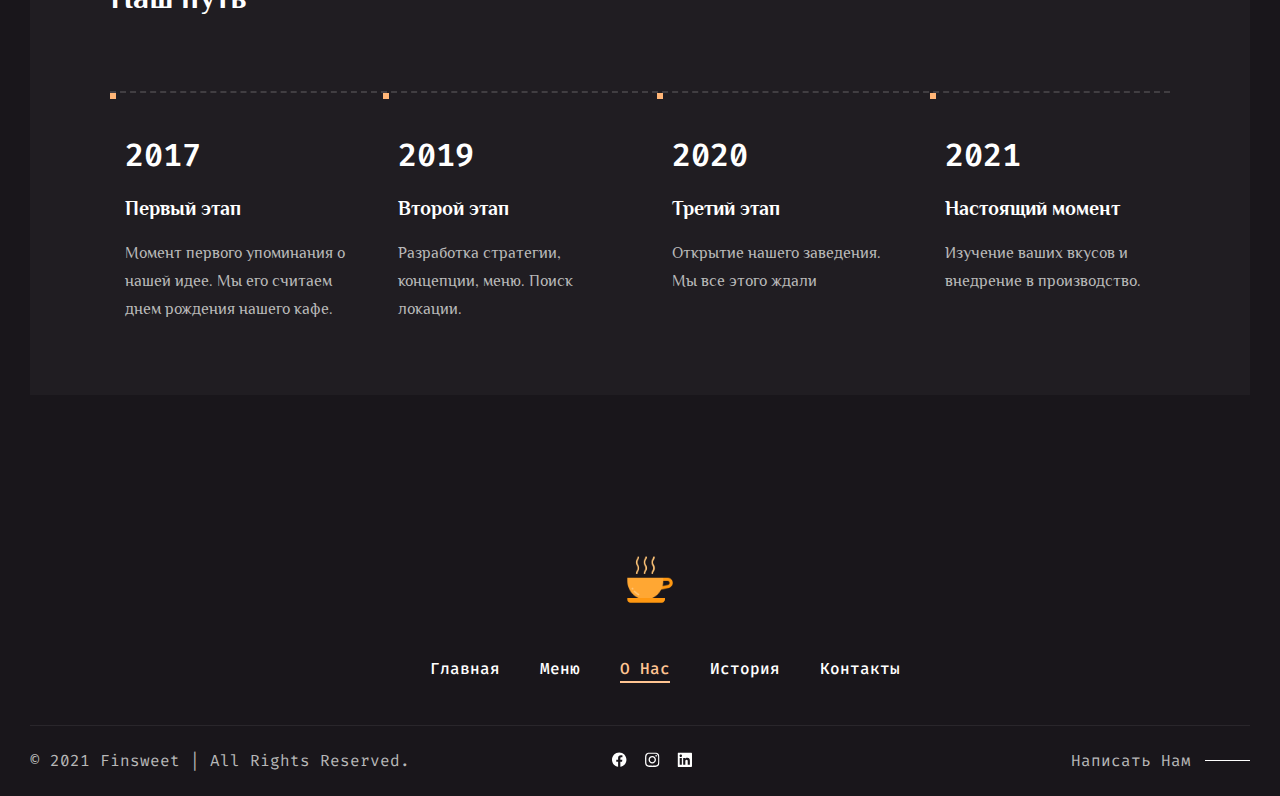
==== commit 7bc424da: "feat: adaptive AboutUs" ====
--- a/about/about.html
+++ b/about/about.html
@@ -12,6 +12,7 @@
     <link rel="stylesheet" href="../css/style_1100.css" type="text/css">
     <link rel="stylesheet" href="../css/style_900.css" type="text/css">
     <link rel="stylesheet" href="../css/style_768.css" type="text/css">
+    <link rel="stylesheet" href="./css/style_650.css" type="text/css">
     <link rel="stylesheet" href="../css/style_600.css" type="text/css">
     <link rel="stylesheet" href="../css/style_450.css" type="text/css">
 
@@ -60,18 +61,16 @@
                     <div class="nav-list__item"><a href="../index.html" title="Главная">Главная</a></div>
                     <div class="nav-list__item"><a href="../menu/menu.html" title="Меню">Меню</a></div>
                     <div class="nav-list__item nav-list__item--active"><a href="../about/about.html" title="О нас">О нас</a></div>
-                    <!-- <div class="nav-list__item"><a href="../blog/blog.html" title="Блог">Наш блог</a></div> -->
                     <div class="nav-list__item"><a href="../story/story.html" title="История">История</a></div>
                     <div class="nav-list__item"><a href="../contact/contact.html" title="Контакты">Контакты</a></div>
                 </nav>
-                <!-- <div class="more">Связаться с нами</div> -->
             </div>
 
             <div class="second-container">
                 <div class="second-card">
                     <div class="second-card__left">
                         <div class="link"><a href="./about.html" title="о нас">Узнать больше о нас</a></div>
-                        <div class="second-card__title"><h2>Все продукты экологически чистые</h2></div>
+                        <div class="second-card__title"><h2>Только экологически чистые продукты</h2></div>
                         <div class="second-card__subtitle"><h4>К категории экологически чистой пищи относятся исключительно те продукты питания, которые были получены по современным технологиям из высококачественного натурального сырья.</h4></div>
 
                         <div class="second-card__area">
@@ -183,7 +182,7 @@
                         <div class="nav-list__item"><a href="../index.html" title="Home">Главная</a></div>
                         <div class="nav-list__item"><a href="../menu/menu.html" title="Меню">Меню</a></div>
                         <div class="nav-list__item nav-list__item--active"><a href="../about/about.html" title="О нас">О нас</a></div>
-                        <!-- <div class="nav-list__item"><a href="../blog/blog.html" title="Блог">Наш блог</a></div> -->
+
                         <div class="nav-list__item"><a href="../story/story.html" title="История">История</a></div>
                         <div class="nav-list__item"><a href="../contact/contact.html" title="Контакты">Контакты</a></div>
                     </nav>
--- a/css/style_900.css
+++ b/css/style_900.css
@@ -142,7 +142,10 @@
         line-height: 16px;
     }
 
-
+    /* ABOUT_PAGE */
+    .picture-text__description {
+        max-width: 50%;
+    }
 
 
 
--- a/css/style_768.css
+++ b/css/style_768.css
@@ -7,6 +7,7 @@
     }
 
     .header {
+        height: 75px;
     }
     .logo {
     }
@@ -98,7 +99,7 @@
     .second-card__right {
         flex-wrap: nowrap;
         width: 100%;
-        height: 867px;
+        height: 700px;
         justify-content: space-between;
     }
     .second-card__first-picture {
@@ -131,4 +132,64 @@
     .menu__list-item--active {
     }
 
+    /* ABOUT_PAGE */
+    .picture-container {
+        margin-top: 80px;
+    }
+    .gradient-container {
+        background: linear-gradient(-70deg, #0000 -20%, #19161b 85%);
+    }
+    .picture-text__container {
+    }
+    .picture-text__title {
+    }
+    .bold {
+    }
+    .picture-text__description {
+        max-width: 50%;
+    }
+
+
+    .our-history {
+        padding: 20px;
+        display: flex;
+        flex-direction: column;
+        align-items: center;
+        justify-content: center;
+    }
+    .our-history__title {
+        font-size: 24px;
+        line-height: 36px;
+        margin-bottom: 20px;
+    }
+    .our-history__card-area {
+        flex-direction: column;
+        border-top: none;
+        border-left: 2px dashed rgba(255, 255, 255, 0.15);
+    }
+    .our-history__card {
+    }
+    .our-history__card + .our-history__card {
+        margin-left: 0;
+    }
+
+    }
+    .our-history__card-line {
+        border-top: 6px solid #FFB577;
+        height: 6px;
+        width: 6px;
+        background-color: #fff;
+        margin-bottom: 34px;
+        margin-top: 0px;
+    }
+    .our-history__card-year {
+        padding-left: 15px;
+    }
+    .our-history__card-subtitle {
+        padding-left: 15px;
+    }
+    .our-history__card-description {
+        padding-left: 15px;
+    }
+
 }--- a/about/css/style_650.css
+++ b/about/css/style_650.css
@@ -0,0 +1,24 @@
+@media all and (max-width: 650px) {
+    .second-card__first-picture {
+        display: none;
+    }
+    .second-card__right {
+        display: none;
+    }
+    .inner2 {
+        display: flex;
+        justify-content: center;
+    }
+    .picture__container {
+        margin-top: 20px;
+    }
+    .picture-text__container {
+        width: 100%;
+        padding-left: 50px;
+        padding-right: 15px;
+    }
+    .picture-text__title {
+        font-size: 24px;
+        line-height: 36px;
+    }
+}--- a/css/style_600.css
+++ b/css/style_600.css
@@ -96,6 +96,11 @@
     .menu__list-item--active {
     }
 
+    /* ABOUT_PAGE */
+    .picture__container {
+        margin-top: 20px;
+    }
+
     /* MAP */
     .map {
         flex-direction: column;
--- a/css/style_450.css
+++ b/css/style_450.css
@@ -32,4 +32,9 @@
         font-size: 15px;
         line-height: 22px;
     }
+
+    /* ABOUT */
+    .picture__container {
+        margin-top: 20px;
+    }
 }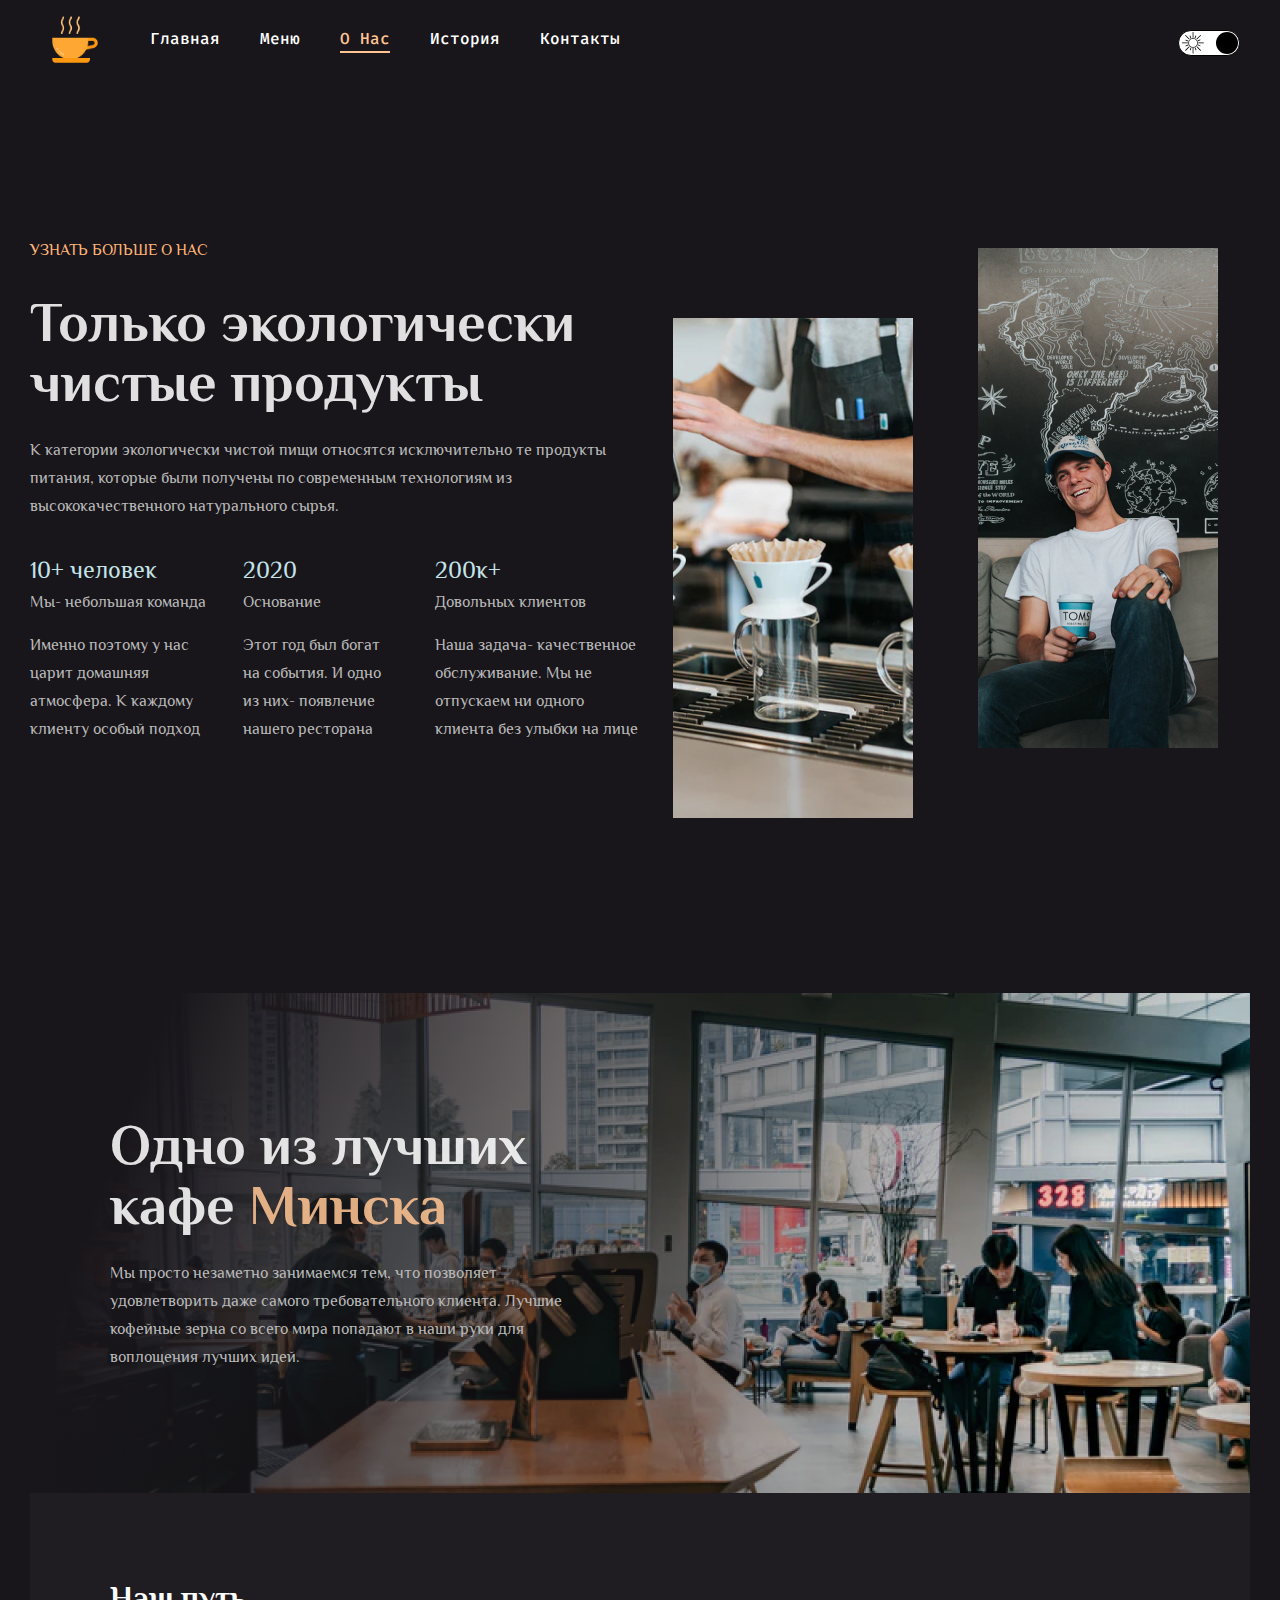
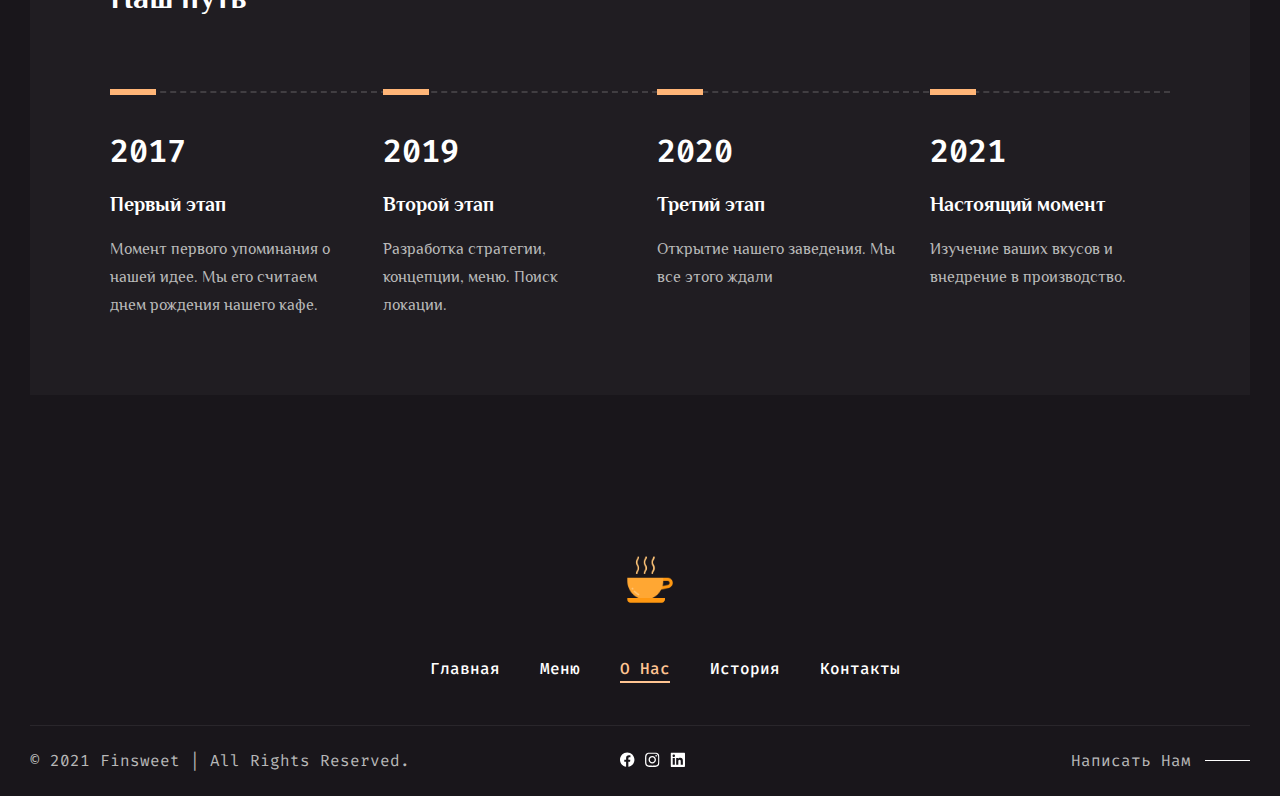
==== commit d1512829: "feat: create darke mode in all pages" ====
--- a/about/about.html
+++ b/about/about.html
@@ -9,6 +9,8 @@
     <link rel="preconnect" href="https://fonts.gstatic.com" crossorigin>
     <link href="https://fonts.googleapis.com/css2?family=Fira+Code:wght@300;400;500;600;700&family=Philosopher:wght@400;700&display=swap" rel="stylesheet">
     <link rel="stylesheet" href="../css/style.css" type="text/css">
+    <link rel="stylesheet" href="../css/dark_styles.css" type="text/css">
+    <link rel="stylesheet" href="../css/dark_mode.css" type="text/css">
     <link rel="stylesheet" href="../css/style_1100.css" type="text/css">
     <link rel="stylesheet" href="../css/style_900.css" type="text/css">
     <link rel="stylesheet" href="../css/style_768.css" type="text/css">
@@ -28,6 +30,19 @@
                 <div class="burger-menu__item"></div>
                 <div class="burger-menu__item"></div>
                 <div class="burger-menu__item"></div>
+            </div>
+        </div>
+
+        <!-- dark-key -->
+        <div class="dark-key__container">
+            <div class="switch">
+                <div class="on">
+                   <img src="../images/dark/moon.svg" alt="D" class="moon">
+                </div>
+                <div class="off">
+                   <img src="../images/dark/sun.svg" alt="L" class="sun">
+                </div>
+                <div class="key"></div>
             </div>
         </div>
 
@@ -168,9 +183,6 @@
 
             </div>
 
-
-
-
             <footer class="footer">
                 <div class="footer__ico">
                     <a href="../index.html" title="Главная">
@@ -221,5 +233,6 @@
     </div>
 
 </body>
+    <script src="../js/dark.js" type="text/javascript"></script>
     <script src="../js/main.js" type="text/javascript"></script>
 </html>
--- a/css/style.css
+++ b/css/style.css
@@ -1,17 +1,3 @@
-/* .nav__content {
-    position: absolute;
-    display: block;
-    background-color: #fff;
-    width: 100%;
-    transform: translateY(-200%);
-}
-
-.nav__content--active {
-    transform: translateY(0);
-} */
-
-
-
 * {
 	box-sizing: border-box;
 	margin: 0;
@@ -24,7 +10,6 @@
     font-style: normal;
     font-weight: bold;
     font-size: 56px;
-    /* font-size: calc(36px + 20 * (100vw / 1280)); */
     line-height: 60px;
     color: #FFFFFF;
     opacity: 0.87;
@@ -51,10 +36,6 @@
 a {
     text-decoration: none;
 }
-
-/* font-family: 'Fira Code', monospace;
-
-font-family: 'Philosopher', sans-serif; */
 
 /* BURGER */
 .burger-menu {
@@ -315,7 +296,7 @@
 
 .second-card__area {
     display: flex;
-    height: 250px;
+    height: 266px;
     justify-content: space-between;
 }
 .second-card__item {
@@ -510,9 +491,11 @@
 }
 .footer__social-networks {
     display: flex;
-    justify-content: space-between;
+    justify-content: space-around;
     align-items: center;
-    width: 80px;
+    width: 75px;
+    height: 26px;
+    border-radius: 8px;
 }
 
 .footer__contact-us {
@@ -631,7 +614,7 @@
 /* STORY */
 .main-story {
     display: flex;
-    justify-content: space-between;
+    justify-content: space-around;
     flex-wrap: wrap;
     padding-top: 96px;
 }
@@ -648,6 +631,7 @@
 .story-card__left {
     display: flex;
     justify-content: space-between;
+    margin-bottom: 15px;
 }
 
 .story-card__first-picture {
--- a/css/dark_styles.css
+++ b/css/dark_styles.css
@@ -0,0 +1,230 @@
+.light h2 {
+    color: #000000;
+    opacity: 0.87;
+}
+
+.light h3 {
+    color: #000000;
+}
+
+.light h4 {
+    color: #2e2e2e;
+}
+
+/* BURGER */
+
+.light .burger-menu__item {
+    background-color: rgb(0, 0, 0);
+}
+
+/* Mobile menu */
+.light .mobile-menu {
+    background-color: rgba(0, 0, 0, 0.97);
+}
+
+.light .mobile-menu__item a {
+    font-family: 'Fira Code', monospace;
+    font-style: normal;
+    font-weight: bold;
+    font-size: 25px;
+    line-height: 50px;
+    color: rgb(255, 255, 255);
+}
+.light .mobile-menu__item--active a{
+    color: #ffa32a;
+}
+/* main in MAIN-PAGE */
+.light .wrapper {
+    background: #fff;
+}
+
+.light .container {
+    background: #fff;
+}
+
+.light .nav-list__item a {
+    color: #fff;
+}
+.light .nav-list__item a:hover {
+    color: #ffa32a;
+}
+
+.light .nav-list__item a {
+    color: #000;
+}
+
+.light .nav-list__item--active a{
+    color: #FFC492;
+    border-bottom: solid 2px #FFC492;
+}
+.light .nav-list__item--active a:hover{
+    border-bottom: solid 2px #ffa32a;
+}
+
+
+
+.more {
+    color: #FFC492;
+}
+
+
+
+
+
+.button-key {
+    background-color: #ffb577;
+    color: #2e2d33;
+}
+.button-key:hover {
+    background-color: #ffa32a;
+    color: #fff;
+}
+
+
+
+
+.light .link a:hover {
+    color: rgb(0, 0, 0);
+    text-decoration: underline;
+}
+.light .link a {
+    color: #FFB577;
+
+}
+
+
+.light .second-card__item {
+    color: #1f1f1f;
+
+}
+.light .second-card__line1 {
+    color: #377fd0;
+}
+
+
+
+
+
+/* MENU_PAGE */
+
+.discover__subtitle span {
+    color: #FFB577;
+}
+.discover__line {
+    border-top: solid 1px #fff;
+}
+
+.menu__list-item {
+    color: #FFFFFF;
+    opacity: 0.6;
+}
+.menu__list-item:hover {
+    color: #fff;
+    opacity: 1;
+}
+
+
+
+.menu-card {
+    background-color: #1F1D21;
+
+}
+
+.menu-card__description {
+    color: #FFFFFF;
+    opacity: 0.87;
+}
+
+
+/* FOOTER */
+
+.footer__bottom {
+    border-top: solid 1px rgba(255, 255, 255, 0.07);
+}
+.light .footer__copypaste {
+    color: #444;
+}
+
+.light .footer__contact span {
+    color: #444;
+}
+.light .footer__social-networks {
+    background-color: #000;
+}
+
+
+/* ABOUT__PAGE */
+.gradient-container {
+    background: linear-gradient(-70deg, rgba(0, 0, 0, 0) 15%, rgba(25, 22, 27, 9.2) 90%);
+}
+.light .picture-text__title {
+    color: #000;
+    opacity: 0.87;
+}
+.picture-text__title .bold{
+    color: #FFC492;
+}
+
+.our-history {
+    background-color: rgba(255, 255, 255, 0.03);
+}
+.our-history__title {
+    color: #fff;
+}
+.our-history__card-area {
+    border-top: 2px dashed rgba(255, 255, 255, 0.15);
+}
+.our-history__card-line {
+    border-top: 6px solid #FFB577;
+    background-color: #fff;
+}
+.our-history__card-year {
+    color: #fff;
+}
+.our-history__card-subtitle {
+    color: #fff;
+}
+
+/* STORY */
+
+.light .main-story__paragraph {
+    color: #242424;
+}
+
+/* CONTACTS */
+
+
+.light input[type=text] {
+	border: solid 1px rgba(0, 0, 0, .2);
+    color: rgb(0, 0, 0);
+    background-color: #ffffff;
+}
+
+.light textarea {
+
+	border: solid 1px rgba(0, 0, 0, .2);
+    color: rgb(0, 0, 0);
+    background-color: #ffffff;
+}
+
+.light input[type=submit] {
+	color: rgb(0, 0, 0);
+	background-color:  #ffb577;
+    box-shadow:0 0 15px 4px rgba(0,0,0,0.06);
+}
+
+.light input[type=submit]:hover {
+	background-color: #27252D;
+	color:#fff;
+}
+
+.light .map__description {
+    background-color: #bebebe;
+}
+
+.light .map__description-title {
+    color: #000000;
+}
+.light .map__description-text {
+    color: #222222;
+}--- a/css/dark_mode.css
+++ b/css/dark_mode.css
@@ -0,0 +1,89 @@
+/* DARK-LIGHT_KEY */
+.dark-key__container {
+    position: absolute;
+    right: 40px;
+    top: 30px;
+    cursor: pointer;
+}
+
+.switch {
+    display: flex;
+    align-items: center;
+    position: relative;
+    width: 62px;
+    height: 26px;
+    background-color: #000;
+    cursor: pointer;
+    border-radius: 50px;
+    border: solid 1px #000
+  }
+  .dark .switch {
+    background-color: #fff;
+  }
+
+  .on {
+    position: absolute;
+    right: 2px;
+    color: #fff;
+  }
+
+  .moon {
+    width: 22px;
+    height: 22px;
+    vertical-align: middle;
+  }
+
+  .off {
+    position: absolute;
+    left: 3px;
+    color: #000;
+  }
+
+  .sun {
+    width: 22px;
+    height: 22px;
+    vertical-align: middle;
+  }
+
+  .key {
+    position: absolute;
+    width: 22px;
+    height: 22px;
+    border-radius: 50%;
+    left: 37px;
+    background-color: #fff;
+  }
+  .dark .key {
+    background-color: #000;
+  }
+
+  .key.swipe-right {
+    animation: toDark .3s ease-in forwards;
+  }
+  .key.swipe-left {
+    animation: toLight .3s ease-in forwards;
+  }
+
+  @keyframes toDark {
+    0% {
+      left: 2px;
+    }
+    100% {
+      left: 37px;
+    }
+  }
+
+  @keyframes toLight {
+    0% {
+      left: 37px;
+    }
+    100% {
+      left: 1px;
+    }
+  }
+
+  @media all and (max-width: 768px) {
+    .dark-key__container {
+        right: 125px;
+    }
+}--- a/css/style_1100.css
+++ b/css/style_1100.css
@@ -34,4 +34,37 @@
     }
 
 
+    /* STORY-PAGE */
+    .main-story {
+    }
+    .main-story__left {
+    }
+    .second-card__title {
+    }
+    .second-card__subtitle {
+    }
+    .story-card__left {
+    }
+    .story-card__first-picture {
+    }
+    .inner1 {
+    }
+    .story-card__second-picture {
+    }
+    .inner2 {
+    }
+    .story-card__right {
+    }
+    .main-story__min-title {
+    }
+    .picture-text__title {
+    }
+    .picture-text__title__story {
+    }
+    .bold {
+    }
+    .main-story__paragraph {
+    }
+
+
 }--- a/css/style_900.css
+++ b/css/style_900.css
@@ -17,10 +17,6 @@
 
     .burger-menu {
         display: none;
-    }
-
-    .nav-list {
-        justify-content: center;
     }
 
     .main-container {
@@ -147,6 +143,77 @@
         max-width: 50%;
     }
 
+    /* STORY-PAGE */
+    .main-story {
+    }
+    .main-story__left {
+    }
+    .second-card__title {
+    }
+    .second-card__subtitle {
+    }
+    .story-card__left {
+    }
+    .story-card__first-picture {
+    }
+    .inner1 {
+    }
+    .story-card__second-picture {
+    }
+    .inner2 {
+    }
+    .story-card__right {
+    }
+    .main-story__min-title {
+    }
+    .picture-text__title {
+    }
+    .picture-text__title__story {
+    }
+    .bold {
+    }
+    .main-story__paragraph {
+    }
+
+    /* FOOTER-PAGE */
+
+
+    .footer {
+        padding-top: 20px;
+    }
+    .footer__ico {
+    }
+    .logo {
+    }
+    .footer__nav {
+    }
+    .nav-list {
+    }
+    .nav-list__item {
+    }
+    .nav-list__item--active {
+    }
+    .footer__bottom {
+    }
+    .footer__copypaste {
+    }
+    .footer__social-networks {
+    }
+    .fb-ico {
+    }
+    .insta-ico {
+    }
+    .linkedin-ico {
+    }
+    .footer__contact-us {
+        margin-left: 0;
+    }
+    .footer__contact {
+    }
+    .discover__line {
+        display: none;
+    }
+
 
 
 }--- a/css/style_768.css
+++ b/css/style_768.css
@@ -173,7 +173,7 @@
         margin-left: 0;
     }
 
-    }
+
     .our-history__card-line {
         border-top: 6px solid #FFB577;
         height: 6px;
@@ -192,4 +192,80 @@
         padding-left: 15px;
     }
 
+    /* STORY-PAGE */
+    .main-story {
+    }
+    .main-story__left {
+    }
+    .second-card__title {
+    }
+    .second-card__subtitle {
+    }
+    .story-card__left {
+    }
+    .story-card__first-picture {
+    }
+    .inner1 {
+    }
+    .story-card__second-picture {
+    }
+    .inner2 {
+    }
+    .story-card__right {
+        max-width: 100%;
+    }
+    .main-story__min-title {
+    }
+    .picture-text__title {
+    }
+    .picture-text__title__story {
+    }
+    .bold {
+    }
+    .main-story__paragraph {
+    }
+
+    /* FOOTER-PAGE */
+
+
+    .footer {
+        padding-top: 20px;
+    }
+    .footer__ico {
+    }
+    .logo {
+    }
+    .footer__nav {
+    }
+    .nav-list {
+    }
+    .nav-list__item {
+    }
+    .nav-list__item--active {
+    }
+    .footer__bottom {
+    }
+    .footer__copypaste {
+        font-size: 12px;
+        line-height: 14px;
+    }
+    .footer__social-networks {
+    }
+    .fb-ico {
+    }
+    .insta-ico {
+    }
+    .linkedin-ico {
+    }
+    .footer__contact-us {
+        margin-left: 0;
+    }
+    .footer__contact span{
+        font-size: 12px;
+        line-height: 14px;
+
+    }
+    .discover__line {
+        display: none;
+    }
 }--- a/css/style_600.css
+++ b/css/style_600.css
@@ -79,7 +79,6 @@
     }
 
 
-    /* MENU_PAGE */
     /* MENU-PAGE */
     .menu {
 
@@ -101,6 +100,39 @@
         margin-top: 20px;
     }
 
+    /* STORY_PAGE */
+    .main-story {
+    }
+    .main-story__left {
+    }
+    .second-card__title {
+    }
+    .second-card__subtitle {
+    }
+    .story-card__left {
+        justify-content: space-around;
+    }
+    .story-card__first-picture {
+    }
+    .inner1 {
+    }
+    .story-card__second-picture {
+    }
+    .inner2 {
+    }
+    .story-card__right {
+    }
+    .main-story__min-title {
+    }
+    .picture-text__title {
+    }
+    .picture-text__title__story {
+    }
+    .bold {
+    }
+    .main-story__paragraph {
+    }
+
     /* MAP */
     .map {
         flex-direction: column;
@@ -111,7 +143,6 @@
     .map__description {
         width: 100%;
         height: 370px;
-        padding: 25px;
     }
     .map__description-title {
         margin: 25px auto 0 auto;
@@ -128,6 +159,9 @@
 
 
     /* FOOTER */
+    .footer__copypaste {
+        width: 135px;
+    }
     .discover__line {
         display: none;
     }
--- a/css/style_450.css
+++ b/css/style_450.css
@@ -37,4 +37,44 @@
     .picture__container {
         margin-top: 20px;
     }
+
+    /* STORY-PAGE */
+    .main-story {
+    }
+    .main-story__left {
+    }
+    .second-card__title {
+    }
+    .second-card__subtitle {
+    }
+    .story-card__left {
+    }
+    .story-card__first-picture {
+    }
+    .inner1 {
+    }
+    .story-card__second-picture {
+    }
+    .inner2 {
+    }
+    .story-card__right {
+    }
+    .main-story__min-title {
+    }
+    .picture-text__title {
+    }
+    .picture-text__title__story {
+    }
+    .bold {
+    }
+    .main-story__paragraph {
+    }
+
+    /* FOOTER-PAGE */
+
+
+
+    .footer__copypaste {
+        display: none;
+    }
 }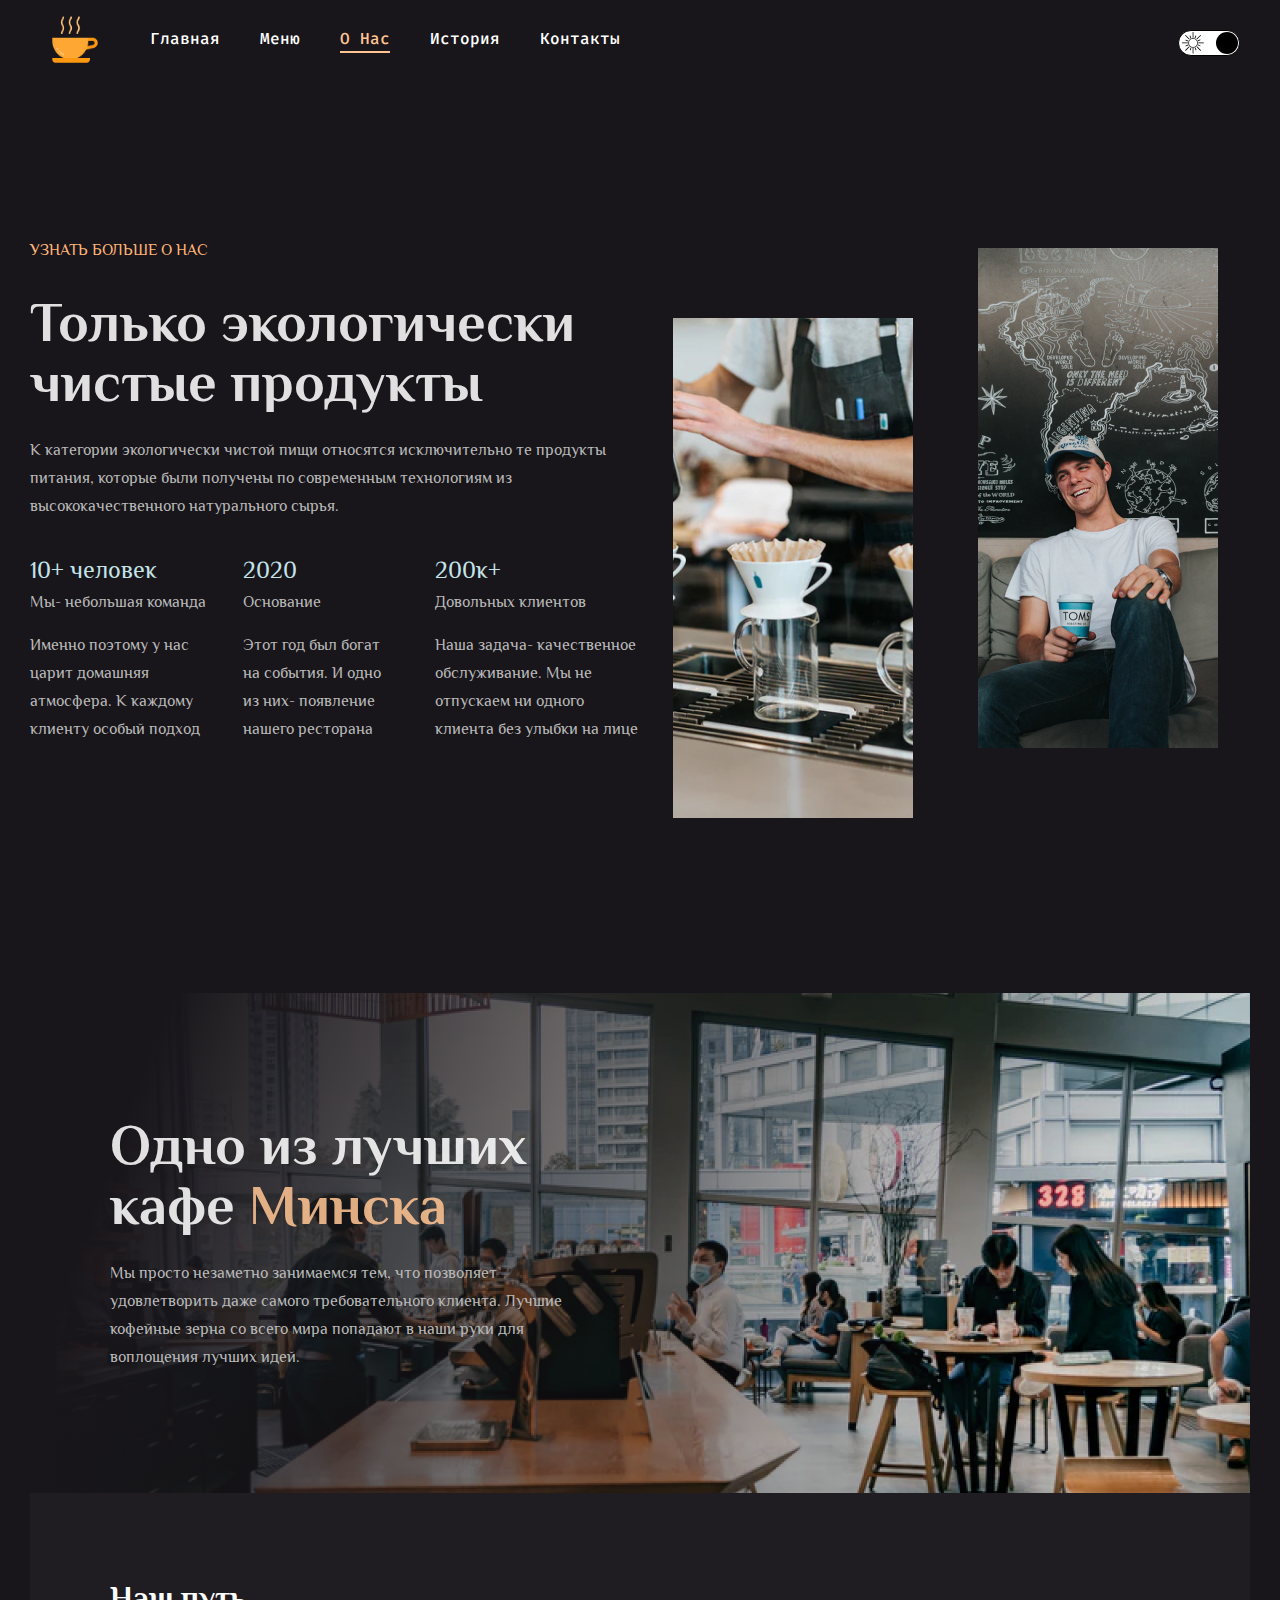
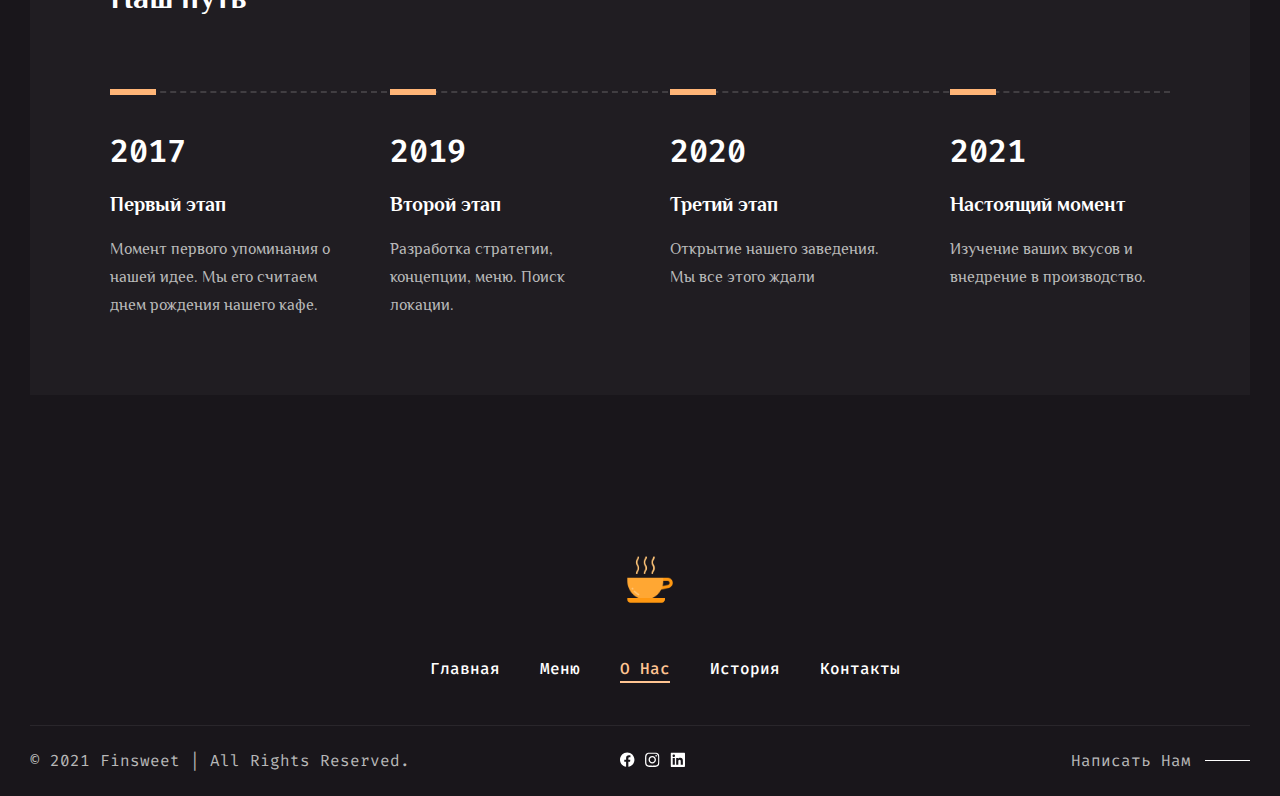
==== commit 8c683e9a: "fix link in mobile menu, about -> menu" ====
--- a/about/about.html
+++ b/about/about.html
@@ -52,7 +52,7 @@
                 <a href="../index.html" title="Главная">Главная</a>
             </div>
             <div class="mobile-menu__item">
-                <a href="./menu.html" title="Меню">Меню</a>
+                <a href="../menu/menu.html" title="Меню">Меню</a>
             </div>
             <div class="mobile-menu__item mobile-menu__item--active">
                 <a href="../about/about.html" title="О нас">О нас</a>
--- a/css/style.css
+++ b/css/style.css
@@ -571,7 +571,7 @@
 }
 .our-history__card {
     height: 222px;
-    max-width: 240px;
+    max-width: 220px;
 }
 .our-history__card + .our-history__card {
     margin-left: 10px;
--- a/css/dark_styles.css
+++ b/css/dark_styles.css
@@ -2,26 +2,22 @@
     color: #000000;
     opacity: 0.87;
 }
-
 .light h3 {
     color: #000000;
 }
-
 .light h4 {
     color: #2e2e2e;
 }
 
 /* BURGER */
-
 .light .burger-menu__item {
     background-color: rgb(0, 0, 0);
 }
 
-/* Mobile menu */
+/* MOBILE-MENU */
 .light .mobile-menu {
     background-color: rgba(0, 0, 0, 0.97);
 }
-
 .light .mobile-menu__item a {
     font-family: 'Fira Code', monospace;
     font-style: normal;
@@ -33,26 +29,23 @@
 .light .mobile-menu__item--active a{
     color: #ffa32a;
 }
-/* main in MAIN-PAGE */
+
+/* MAIN-PAGE */
 .light .wrapper {
     background: #fff;
 }
-
 .light .container {
     background: #fff;
 }
-
 .light .nav-list__item a {
     color: #fff;
 }
 .light .nav-list__item a:hover {
     color: #ffa32a;
 }
-
 .light .nav-list__item a {
     color: #000;
 }
-
 .light .nav-list__item--active a{
     color: #FFC492;
     border-bottom: solid 2px #FFC492;
@@ -60,17 +53,9 @@
 .light .nav-list__item--active a:hover{
     border-bottom: solid 2px #ffa32a;
 }
-
-
-
 .more {
     color: #FFC492;
 }
-
-
-
-
-
 .button-key {
     background-color: #ffb577;
     color: #2e2d33;
@@ -79,72 +64,50 @@
     background-color: #ffa32a;
     color: #fff;
 }
-
-
-
-
 .light .link a:hover {
     color: rgb(0, 0, 0);
     text-decoration: underline;
 }
 .light .link a {
     color: #FFB577;
-
 }
-
-
 .light .second-card__item {
     color: #1f1f1f;
-
 }
 .light .second-card__line1 {
     color: #377fd0;
 }
 
-
-
-
-
 /* MENU_PAGE */
-
 .discover__subtitle span {
     color: #FFB577;
 }
 .discover__line {
     border-top: solid 1px #fff;
 }
-
-.menu__list-item {
-    color: #FFFFFF;
+.light .menu__list-item {
+    color: #000;
     opacity: 0.6;
 }
 .menu__list-item:hover {
     color: #fff;
     opacity: 1;
 }
-
-
-
 .menu-card {
     background-color: #1F1D21;
-
 }
-
 .menu-card__description {
     color: #FFFFFF;
     opacity: 0.87;
 }
 
-
 /* FOOTER */
-
 .footer__bottom {
     border-top: solid 1px rgba(255, 255, 255, 0.07);
 }
 .light .footer__copypaste {
     color: #444;
 }
-
 .light .footer__contact span {
     color: #444;
 }
@@ -152,79 +115,80 @@
     background-color: #000;
 }
 
-
 /* ABOUT__PAGE */
-.gradient-container {
+.light .gradient-container {
     background: linear-gradient(-70deg, rgba(0, 0, 0, 0) 15%, rgba(25, 22, 27, 9.2) 90%);
 }
 .light .picture-text__title {
-    color: #000;
+    color: rgb(255, 255, 255);
     opacity: 0.87;
 }
-.picture-text__title .bold{
-    color: #FFC492;
+.light .picture-text__title .bold{
+    color: #ff9c4b;
 }
-
-.our-history {
-    background-color: rgba(255, 255, 255, 0.03);
-}
-.our-history__title {
+.light .picture-text__description h4 {
     color: #fff;
 }
-.our-history__card-area {
-    border-top: 2px dashed rgba(255, 255, 255, 0.15);
+.light .our-history {
+    background-color: rgba(0, 0, 0, 0.1);
 }
-.our-history__card-line {
-    border-top: 6px solid #FFB577;
+.light .our-history__title {
+    color: rgb(0, 0, 0);
+}
+.light .our-history__card-area {
+    border-top: 2px dashed rgba(0, 0, 0, 0.5);
+}
+.light .our-history__card-line {
+    border-top: 8px solid #ff9c4b;
     background-color: #fff;
+    margin-left: -4px;
 }
-.our-history__card-year {
-    color: #fff;
+.light .our-history__card-year {
+    color: rgb(0, 0, 0);
 }
-.our-history__card-subtitle {
-    color: #fff;
+.light .our-history__card-subtitle {
+    color: rgb(0, 0, 0);
 }
 
 /* STORY */
-
 .light .main-story__paragraph {
     color: #242424;
 }
 
 /* CONTACTS */
-
-
 .light input[type=text] {
-	border: solid 1px rgba(0, 0, 0, .2);
+    border: solid 1px rgba(0, 0, 0, .2);
     color: rgb(0, 0, 0);
     background-color: #ffffff;
 }
-
 .light textarea {
-
-	border: solid 1px rgba(0, 0, 0, .2);
+    border: solid 1px rgba(0, 0, 0, .2);
     color: rgb(0, 0, 0);
     background-color: #ffffff;
 }
-
 .light input[type=submit] {
-	color: rgb(0, 0, 0);
-	background-color:  #ffb577;
+    color: rgb(0, 0, 0);
+    background-color:  #ffb577;
     box-shadow:0 0 15px 4px rgba(0,0,0,0.06);
 }
-
 .light input[type=submit]:hover {
-	background-color: #27252D;
-	color:#fff;
+    background-color: #27252D;
+    color:#fff;
 }
-
 .light .map__description {
     background-color: #bebebe;
 }
-
 .light .map__description-title {
     color: #000000;
 }
 .light .map__description-text {
     color: #222222;
-}+}
+
+@media all and (max-width: 768px) {
+    .light .our-history__card-area {
+        flex-direction: column;
+        border-top: none;
+        border-left: 2px dashed rgba(0, 0, 0, 0.5);
+    }
+}
